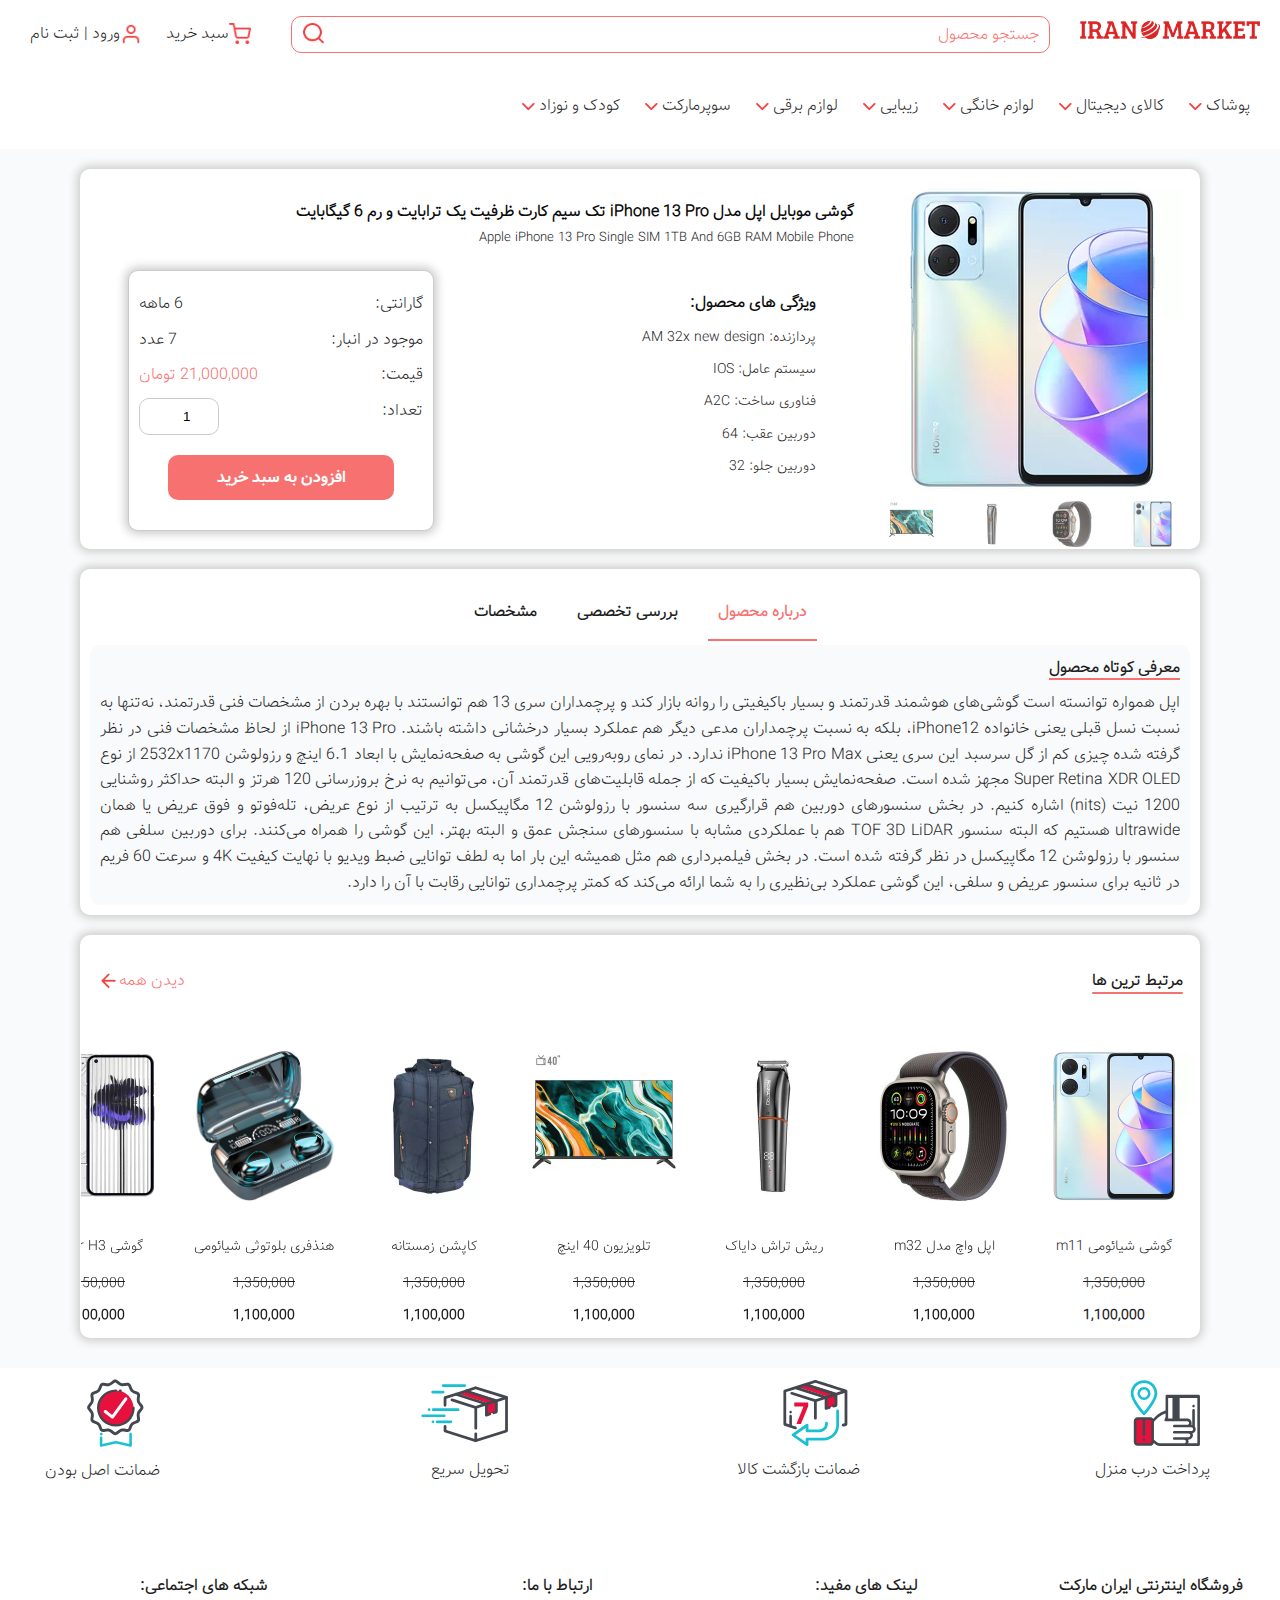
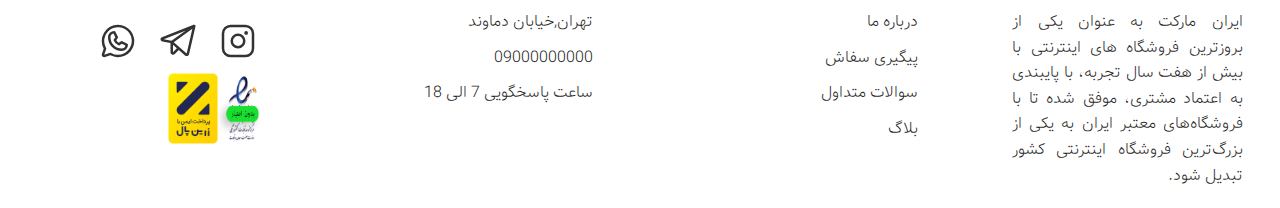
==== main-product.html @ 9cbbce29 "website project with HTML , CSS , vanilla JS" ====
<!DOCTYPE html>
<html lang="fa" dir="rtl">
    <head>
        <meta charset="UTF-8" />
        <meta name="viewport" content="width=device-width, initial-scale=1.0" />
        <link rel="stylesheet" href="styles/reset.css" />
        <link rel="stylesheet" href="styles/fonts.css" />
        <link rel="stylesheet" href="styles/grid.css" />
        <link rel="stylesheet" href="styles/app.css" />
        <link rel="stylesheet" href="styles/main-product.css">
        <link rel="stylesheet" href="styles/responsive.css" />
    
        <link
        rel="stylesheet"
        href="https://cdn.jsdelivr.net/npm/swiper@11/swiper-bundle.min.css"
        />
    
        <link rel="stylesheet" href="https://cdnjs.cloudflare.com/ajax/libs/font-awesome/6.0.0-beta3/css/all.min.css">
    
        <title>iranmarket</title>
        </head>
<body>
    <header>
        <nav class="nav">
        <div class="mobile_nav">
            <div class="mobile_nav__btn">
            <span class="mobile_nav__btn--line"></span>
            </div>
            <a href="#" class="app_logo">
            <img src="images/logo.png" alt="" class="app_logo__img" />
            </a>
        </div>
        <div class="mobile_search">
            <form class="mobile_search__form">
            <input type="text" name="" id="" class="mobile_search__input" />
            <img src="images/search.png" alt="" class="mobile_search__logo" />
            </form>
        </div>
        <div class="mobile_menu">
            <div class="mobile_menu__buttons">
            <a href="#" class="mobile_menu__buttons--basket"
                ><img class="logo" src="images/shopping-cart.png" alt="" />سبد
                خرید
            </a>
            <a href="#" class="mobile_menu__buttons--basket"
                ><img class="logo" src="images/user.png" alt="" />ورود | ثبت نام
            </a>
            </div>
            <hr />
            <ul class="mobile_menu__ul">
            <li class="mobile_navbar">
                <div class="mobile_navbar__box">
                <span>پوشاک</span>
                <img
                    src="images/chevron-down-login.png"
                    alt=""
                    class="logo"
                />
                </div>
                <ul class="mobile_navbar__ul">
                <li class="mobile_navbar__ul--li"><a href="#">مردانه</a></li>
                <li class="mobile_navbar__ul--li"><a href="#">زنانه</a></li>
                <li class="mobile_navbar__ul--li"><a href="#">بچگانه</a></li>
                </ul>
            </li>
            <li class="mobile_navbar">
                <div class="mobile_navbar__box">
                <span>کالای دیجیتال</span>
                <img
                    src="images/chevron-down-login.png"
                    alt=""
                    class="logo"
                />
                </div>
                <ul class="mobile_navbar__ul">
                <li class="mobile_navbar__ul--li">
                    <a href="#">لپ تاپ و کامپیوتر</a>
                </li>
                <li class="mobile_navbar__ul--li"><a href="#">موبایل </a></li>
                <li class="mobile_navbar__ul--li"><a href="#">تبلت</a></li>
                <li class="mobile_navbar__ul--li">
                    <a href="#">وسایل جانبی</a>
                </li>
                </ul>
            </li>
            <li class="mobile_navbar">
                <div class="mobile_navbar__box">
                <span>لوازم خانگی</span>
                <img
                    src="images/chevron-down-login.png"
                    alt=""
                    class="logo"
                />
                </div>
                <ul class="mobile_navbar__ul">
                <li class="mobile_navbar__ul--li">
                    <a href="#">یخچال و فریزر</a>
                </li>
                <li class="mobile_navbar__ul--li">
                    <a href="#">ماشین لباسشویی</a>
                </li>
                <li class="mobile_navbar__ul--li">
                    <a href="#">ماشین ظرفشویی</a>
                </li>
                <li class="mobile_navbar__ul--li">
                    <a href="#">اجاق گاز</a>
                </li>
                <li class="mobile_navbar__ul--li">
                    <a href="#">هود و سینک</a>
                </li>
                </ul>
            </li>
            <li class="mobile_navbar">
                <div class="mobile_navbar__box">
                <span>زیبایی</span>
                <img
                    src="images/chevron-down-login.png"
                    alt=""
                    class="logo"
                />
                </div>
                <ul class="mobile_navbar__ul">
                <li class="mobile_navbar__ul--li">
                    <a href="#">لوازم آرایشی</a>
                </li>
                <li class="mobile_navbar__ul--li">
                    <a href="#">عطر و ادکلن</a>
                </li>
                <li class="mobile_navbar__ul--li">
                    <a href="#">لوازم بهداشتی</a>
                </li>
                </ul>
            </li>
            <li class="mobile_navbar">
                <div class="mobile_navbar__box">
                <span>لوازم برقی</span>
                <img
                    src="images/chevron-down-login.png"
                    alt=""
                    class="logo"
                />
                </div>
                <ul class="mobile_navbar__ul">
                <li class="mobile_navbar__ul--li"><a href="#">سشوار</a></li>
                <li class="mobile_navbar__ul--li"><a href="#">اتو</a></li>
                <li class="mobile_navbar__ul--li">
                    <a href="#">ریش تراش</a>
                </li>
                <li class="mobile_navbar__ul--li">
                    <a href="#">ساعت دیجیتال</a>
                </li>
                <li class="mobile_navbar__ul--li">
                    <a href="#">همزن و آبمیوه گیر</a>
                </li>
                <li class="mobile_navbar__ul--li">
                    <a href="#">ترازو دیجیتال و چرخ کن</a>
                </li>
                </ul>
            </li>
            <li class="mobile_navbar">
                <div class="mobile_navbar__box">
                <span>سوپرمارکت</span>
                <img
                    src="images/chevron-down-login.png"
                    alt=""
                    class="logo"
                />
                </div>
                <ul class="mobile_navbar__ul">
                <li class="mobile_navbar__ul--li"><a href="#">صبحانه</a></li>
                <li class="mobile_navbar__ul--li"><a href="#">تنقلات</a></li>
                <li class="mobile_navbar__ul--li"><a href="#">خشکبار</a></li>
                <li class="mobile_navbar__ul--li">
                    <a href="#">حبوبات و کنسرو</a>
                </li>
                <li class="mobile_navbar__ul--li">
                    <a href="#">میوه و سبزیجات</a>
                </li>
                <li class="mobile_navbar__ul--li">
                    <a href="#">سوسیس و کالباس</a>
                </li>
                <li class="mobile_navbar__ul--li"><a href="#">گوشت</a></li>
                <li class="mobile_navbar__ul--li"><a href="#">لبنیات</a></li>
                </ul>
            </li>
            <li class="mobile_navbar">
                <div class="mobile_navbar__box">
                <span>کودک و نوزاد</span>
                <img
                    src="images/chevron-down-login.png"
                    alt=""
                    class="logo"
                />
                </div>
                <ul class="mobile_navbar__ul">
                <li class="mobile_navbar__ul--li"><a href="#">پوشک</a></li>
                <li class="mobile_navbar__ul--li">
                    <a href="#">بهداشت و حمام</a>
                </li>
                <li class="mobile_navbar__ul--li">
                    <a href="#">سرگرمی و غذاخوری</a>
                </li>
                <li class="mobile_navbar__ul--li">
                    <a href="#">کالای خواب</a>
                </li>
                </ul>
            </li>
            </ul>
        </div>
        <!-- desktop nav -->
        <div class="desktop_nav">
            <a href="#" class="app_logo">
                <img src="images/logo.png" alt="" class="app_logo__img" />
                </a>
                <div class="desktop_search">
                    <form class="mobile_search__form">
                    <input type="text" name="" id="" class="mobile_search__input" placeholder="جستجو محصول" />
                    <img src="images/search.png" alt="" class="mobile_search__logo" />
                    </form>
                </div>
                <div class="desktop_nav__buttons">
                    <a href="#" class="desktop_nav__button basket"
                        ><img class="logo" src="images/shopping-cart.png" alt="" />سبد
                        خرید

                        <div class="shop-miniMenu shadow">
                            <div class="shop-miniMenu__item">
                                <div class="shop-miniMenu__item-information">
                                    <img src="images/1 (1).jpg" alt="">
                                    <div class="miniMenu-caption">
                                        <p>گوشی موبایل
                                        </p>
                                        <p class="miniMenu-price">قیمت:7,000,000</p>
                                    </div>
                                </div>
                                <div class="miniMenu-removeItem">
                                    <p>x</p>
                                </div>
                               </div>
                        </div>
                    </a>
                    
                        <a href="#" class="desktop_nav__button"
                        ><img class="logo" src="images/user.png" alt="" />ورود | ثبت نام
                    </a>
                    </div>

                    
        </div>
        <ul class="desktop">
            <li class="mobile_navbar">
                <div class="mobile_navbar__box">
                <span>پوشاک</span>
                <img
                    src="images/chevron-down-login.png"
                    alt=""
                    class="logo"
                />
                </div>
                <ul class="mobile_navbar__ul">
                <li class="mobile_navbar__ul--li"><a href="#">مردانه</a></li>
                <li class="mobile_navbar__ul--li"><a href="#">زنانه</a></li>
                <li class="mobile_navbar__ul--li"><a href="#">بچگانه</a></li>
                </ul>
            </li>
            <li class="mobile_navbar">
                <div class="mobile_navbar__box">
                <span>کالای دیجیتال</span>
                <img
                    src="images/chevron-down-login.png"
                    alt=""
                    class="logo"
                />
                </div>
                <ul class="mobile_navbar__ul">
                <li class="mobile_navbar__ul--li">
                    <a href="#">لپ تاپ و کامپیوتر</a>
                </li>
                <li class="mobile_navbar__ul--li"><a href="#">موبایل </a></li>
                <li class="mobile_navbar__ul--li"><a href="#">تبلت</a></li>
                <li class="mobile_navbar__ul--li">
                    <a href="#">وسایل جانبی</a>
                </li>
                </ul>
            </li>
            <li class="mobile_navbar">
                <div class="mobile_navbar__box">
                <span>لوازم خانگی</span>
                <img
                    src="images/chevron-down-login.png"
                    alt=""
                    class="logo"
                />
                </div>
                <ul class="mobile_navbar__ul">
                <li class="mobile_navbar__ul--li">
                    <a href="#">یخچال و فریزر</a>
                </li>
                <li class="mobile_navbar__ul--li">
                    <a href="#">ماشین لباسشویی</a>
                </li>
                <li class="mobile_navbar__ul--li">
                    <a href="#">ماشین ظرفشویی</a>
                </li>
                <li class="mobile_navbar__ul--li">
                    <a href="#">اجاق گاز</a>
                </li>
                <li class="mobile_navbar__ul--li">
                    <a href="#">هود و سینک</a>
                </li>
                </ul>
            </li>
            <li class="mobile_navbar">
                <div class="mobile_navbar__box">
                <span>زیبایی</span>
                <img
                    src="images/chevron-down-login.png"
                    alt=""
                    class="logo"
                />
                </div>
                <ul class="mobile_navbar__ul">
                <li class="mobile_navbar__ul--li">
                    <a href="#">لوازم آرایشی</a>
                </li>
                <li class="mobile_navbar__ul--li">
                    <a href="#">عطر و ادکلن</a>
                </li>
                <li class="mobile_navbar__ul--li">
                    <a href="#">لوازم بهداشتی</a>
                </li>
                </ul>
            </li>
            <li class="mobile_navbar">
                <div class="mobile_navbar__box">
                <span>لوازم برقی</span>
                <img
                    src="images/chevron-down-login.png"
                    alt=""
                    class="logo"
                />
                </div>
                <ul class="mobile_navbar__ul">
                <li class="mobile_navbar__ul--li"><a href="#">سشوار</a></li>
                <li class="mobile_navbar__ul--li"><a href="#">اتو</a></li>
                <li class="mobile_navbar__ul--li">
                    <a href="#">ریش تراش</a>
                </li>
                <li class="mobile_navbar__ul--li">
                    <a href="#">ساعت دیجیتال</a>
                </li>
                <li class="mobile_navbar__ul--li">
                    <a href="#">همزن و آبمیوه گیر</a>
                </li>
                <li class="mobile_navbar__ul--li">
                    <a href="#">ترازو دیجیتال و چرخ کن</a>
                </li>
                </ul>
            </li>
            <li class="mobile_navbar">
                <div class="mobile_navbar__box">
                <span>سوپرمارکت</span>
                <img
                    src="images/chevron-down-login.png"
                    alt=""
                    class="logo"
                />
                </div>
                <ul class="mobile_navbar__ul">
                <li class="mobile_navbar__ul--li"><a href="#">صبحانه</a></li>
                <li class="mobile_navbar__ul--li"><a href="#">تنقلات</a></li>
                <li class="mobile_navbar__ul--li"><a href="#">خشکبار</a></li>
                <li class="mobile_navbar__ul--li">
                    <a href="#">حبوبات و کنسرو</a>
                </li>
                <li class="mobile_navbar__ul--li">
                    <a href="#">میوه و سبزیجات</a>
                </li>
                <li class="mobile_navbar__ul--li">
                    <a href="#">سوسیس و کالباس</a>
                </li>
                <li class="mobile_navbar__ul--li"><a href="#">گوشت</a></li>
                <li class="mobile_navbar__ul--li"><a href="#">لبنیات</a></li>
                </ul>
            </li>
            <li class="mobile_navbar">
                <div class="mobile_navbar__box">
                <span>کودک و نوزاد</span>
                <img
                    src="images/chevron-down-login.png"
                    alt=""
                    class="logo"
                />
                </div>
                <ul class="mobile_navbar__ul">
                <li class="mobile_navbar__ul--li"><a href="#">پوشک</a></li>
                <li class="mobile_navbar__ul--li">
                    <a href="#">بهداشت و حمام</a>
                </li>
                <li class="mobile_navbar__ul--li">
                    <a href="#">سرگرمی و غذاخوری</a>
                </li>
                <li class="mobile_navbar__ul--li">
                    <a href="#">کالای خواب</a>
                </li>
                </ul>
            </li>
            </ul>
        </nav>
</header>

<main>
    <div class="container">
        <div class="product-page shadow">
            <div class="product-page__banner">
                <div class="slider-container">
                    <div class="main-image">
                        <img src="images/1.jpg" alt="Main Image">
                    </div>
                    <div class="thumbnail-slider">
                        <img src="images/1 (1).jpg" alt="Thumbnail 1">
                        <img src="images/2.jpg" alt="Thumbnail 2">
                        <img src="images/3.jpg" alt="Thumbnail 3">
                        <img src="images/4.jpg" alt="Thumbnail 4">
                    </div>
                </div>
            </div>
            <div class="product-page__caption">
                <div class="product-page__title">
                    <h2>گوشی موبایل اپل مدل iPhone 13 Pro تک سیم کارت ظرفیت یک ترابایت و رم 6 گیگابایت</h2>
                    <span>Apple iPhone 13 Pro Single SIM 1TB And 6GB RAM Mobile Phone
                    </span>
                </div>
                <div class="product-page__catption-flex">
                    <div class="explanation">
                        <h3>ویژگی های محصول:</h3>
                        <ul>
                            <li>پردازنده:
                                AM 32x new design</li>
                            <li>سیستم عامل:
                                IOS</li>
                            <li>فناوری ساخت:
                                A2C</li>
                            <li>دوربین عقب:
                                64</li>
                            <li>دوربین جلو:
                                32</li>
                        </ul>
                    </div>
                    <div class="addTobasket shadow">
                        <div class="addTobasket__caption">
                            <div class="text-right">
                                <div>گارانتی:
                                </div>
                                <div>موجود در انبار:
                                </div>
                                <div>قیمت:
                                </div>
                                <div>تعداد:
                                </div>
                            </div>
                        <div class="text-left">
                            <div>6 ماهه</div>
                            <div>7 عدد</div>
                            <div class="price">21,000,000
                                تومان</div>
                            <div class="number"> <input type="number" name="" id="" value="1" min="0" ></div>
                        </div>

                        </div>
                        <input type="button" value="افزودن به سبد خرید" class="add" >
                    </div>
                </div>
            </div>
            
        </div>
        <div class="product-details shadow">
            <div class="mobile">
                <div class="product-detail shadow" data-id="1">
                    <div class="product-detail__title">
                        <div>درباره محصول</div>
                    <div><img src="images/chevron-down-login.png" data-id="1" alt=""></div>
                    </div>
                    <div class="hidden" data-id="1">
                        <h2>معرفی کوتاه محصول</h2>
                        <p>اپل همواره توانسته است گوشی‌های هوشمند قدرتمند و بسیار باکیفیتی را روانه بازار کند و پرچمداران سری 13 هم توانستند با بهره بردن از مشخصات فنی قدرتمند، نه‌تنها به نسبت نسل قبلی یعنی خانواده iPhone12، بلکه به نسبت پرچمداران مدعی دیگر هم عملکرد بسیار درخشانی داشته باشند. iPhone 13 Pro از لحاظ مشخصات فنی در نظر گرفته شده چیزی کم از گل سرسبد این سری یعنی iPhone 13 Pro Max ندارد. در نمای روبه‌رویی این گوشی به صفحه‌نمایش با ابعاد 6.1 اینچ و رزولوشن 2532x1170 از نوع Super Retina XDR OLED مجهز شده است. صفحه‌نمایش بسیار باکیفیت که از جمله قابلیت‌های قدرتمند آن، می‌توانیم به نرخ بروزرسانی 120 هرتز و البته حداکثر روشنایی 1200 نیت (nits) اشاره کنیم. در بخش سنسور‌های دوربین هم قرارگیری سه سنسور با رزولوشن 12 مگاپیکسل به ترتیب از نوع عریض، تله‌فوتو و فوق عریض یا همان ultrawide هستیم که البته سنسور TOF 3D LiDAR هم با عملکردی مشابه با سنسورهای سنجش عمق و البته بهتر، این گوشی را همراه می‌کنند. برای دوربین سلفی هم سنسور با رزولوشن 12 مگاپیکسل در نظر گرفته شده است. در بخش فیلمبرداری هم مثل همیشه این بار اما به لطف توانایی ضبط ویدیو با نهایت کیفیت 4K و سرعت 60 فریم در ثانیه برای سنسور عریض و سلفی، این گوشی عملکرد بی‌نظیری را به شما ارائه می‌کند که کمتر پرچمداری توانایی رقابت با آن را دارد.</p>
                    </div>
                </div>
                <div class="product-detail shadow" data-id="2">
                    <div class="product-detail__title">
                        <div>بررسی تخصصی</div>
                    <div><img src="images/chevron-down-login.png" data-id="2" alt=""></div>
                    </div>
                    <div class="hidden" data-id="2">
                        <h2>بررسی تخصصی محصول</h2>
                        <p>آیفون SE 2020 به عنوان جدید‌ترین گوشی هوشمند مقرون ‌به ‌صرفه این شرکت معرفی شده بود که در قسمت‌های کناری برخلاف پرچمداران خانواده آیفون 11 که فریمی منحنی شکل داشتند، فریم تخت داشت. این طراحی یادآور طراحی‌های قدیمی‌ این شرکت بود و حس نوستالژی را به کاربر منتقل می‌کرد. برای اولین بار، از این طراحی در گوشی‌های هوشمند خانواده آیفون 12 نیز استفاده شد که استقبال بی نظیر کاربران را به همراه داشت. همین امر سبب شد تا پرچمداران خانواده آیفون 13 نیز از این طراحی نوستالژی و جذاب بهره ببرند. در نگاه اولیه شاید طراحی در نظر گرفته شده برای آیفون 13 پرو تفاوت چندانی با آیفون 12 پرو نداشته باشد، اما اپل توانست با تغییرات هرچند اندک و تنوع رنگی جدید، ظاهری به مراتب جذاب‌تر و همه پسندتر به آن بدهد.</p>
                        <img src="images/good.jpg" alt="">
                    </div>
                </div>
                <div class="product-detail shadow" data-id="3">
                    <div class="product-detail__title">
                        <div>مشخصات</div>
                    <div><img src="images/chevron-down-login.png" data-id="3" alt=""></div>
                    </div>
                    <div class="hidden" data-id="3">
                        <h2>مشخصات فنی محصول</h2>
                        <div class="technical_detail">
                            <div>پردازنده:
                            </div>
                            <div>AM32x new product
                            </div>
                        </div>
                        <div class="technical_detail">
                            <div>فرکانس پردازنده:

                            </div>
                            <div>32HR
                            </div>
                        </div>
                        <div class="technical_detail">
                            <div>وزن:
                            </div>
                            <div>230 گرم

                            </div>
                        </div>
                        <div class="technical_detail">
                            <div>نسخه بلوتوث:

                            </div>
                            <div>7r
                            </div>
                        </div>
                        <div class="technical_detail">
                            <div>نسخه وای فای:

                            </div>
                            <div>3prm new test

                            </div>
                        </div>
                        <div class="technical_detail">
                            <div>سیستم عامل:

                            </div>
                            <div>IOS
                            </div>
                        </div>
                        <div class="technical_detail">
                            <div>پردازنده گرافیکی:

                            </div>
                            <div>Hiliston 7200

                            </div>
                        </div>
                        <div class="technical_detail">
                            <div>دوربین جلو:

                            </div>
                            <div>12 MP

                            </div>
                        </div>
                        <div class="technical_detail">
                            <div>دوربین عقب:

                            </div>
                            <div>24MP
                            </div>
                        </div>
                    </div>
                </div>
            </div>
            <div class="product-details__desktop">
                <div class="details-row">
                    <div data-id="1" class="active">درباره محصول</div>
                    <div data-id="2">بررسی تخصصی</div>
                    <div data-id="3">مشخصات</div>
                </div>

                <div class="hidden active" data-id="1" >
                    <h2>معرفی کوتاه محصول</h2>
                    <p>اپل همواره توانسته است گوشی‌های هوشمند قدرتمند و بسیار باکیفیتی را روانه بازار کند و پرچمداران سری 13 هم توانستند با بهره بردن از مشخصات فنی قدرتمند، نه‌تنها به نسبت نسل قبلی یعنی خانواده iPhone12، بلکه به نسبت پرچمداران مدعی دیگر هم عملکرد بسیار درخشانی داشته باشند. iPhone 13 Pro از لحاظ مشخصات فنی در نظر گرفته شده چیزی کم از گل سرسبد این سری یعنی iPhone 13 Pro Max ندارد. در نمای روبه‌رویی این گوشی به صفحه‌نمایش با ابعاد 6.1 اینچ و رزولوشن 2532x1170 از نوع Super Retina XDR OLED مجهز شده است. صفحه‌نمایش بسیار باکیفیت که از جمله قابلیت‌های قدرتمند آن، می‌توانیم به نرخ بروزرسانی 120 هرتز و البته حداکثر روشنایی 1200 نیت (nits) اشاره کنیم. در بخش سنسور‌های دوربین هم قرارگیری سه سنسور با رزولوشن 12 مگاپیکسل به ترتیب از نوع عریض، تله‌فوتو و فوق عریض یا همان ultrawide هستیم که البته سنسور TOF 3D LiDAR هم با عملکردی مشابه با سنسورهای سنجش عمق و البته بهتر، این گوشی را همراه می‌کنند. برای دوربین سلفی هم سنسور با رزولوشن 12 مگاپیکسل در نظر گرفته شده است. در بخش فیلمبرداری هم مثل همیشه این بار اما به لطف توانایی ضبط ویدیو با نهایت کیفیت 4K و سرعت 60 فریم در ثانیه برای سنسور عریض و سلفی، این گوشی عملکرد بی‌نظیری را به شما ارائه می‌کند که کمتر پرچمداری توانایی رقابت با آن را دارد.</p>
                </div>
                <div class="hidden flex" data-id="2">
                    <h2>بررسی تخصصی محصول</h2>
                    <p>آیفون SE 2020 به عنوان جدید‌ترین گوشی هوشمند مقرون ‌به ‌صرفه این شرکت معرفی شده بود که در قسمت‌های کناری برخلاف پرچمداران خانواده آیفون 11 که فریمی منحنی شکل داشتند، فریم تخت داشت. این طراحی یادآور طراحی‌های قدیمی‌ این شرکت بود و حس نوستالژی را به کاربر منتقل می‌کرد. برای اولین بار، از این طراحی در گوشی‌های هوشمند خانواده آیفون 12 نیز استفاده شد که استقبال بی نظیر کاربران را به همراه داشت. همین امر سبب شد تا پرچمداران خانواده آیفون 13 نیز از این طراحی نوستالژی و جذاب بهره ببرند. در نگاه اولیه شاید طراحی در نظر گرفته شده برای آیفون 13 پرو تفاوت چندانی با آیفون 12 پرو نداشته باشد، اما اپل توانست با تغییرات هرچند اندک و تنوع رنگی جدید، ظاهری به مراتب جذاب‌تر و همه پسندتر به آن بدهد.</p>
                    <img src="images/good.jpg" alt="">
                </div>
                <div class="hidden" data-id="3">
                    <h2>مشخصات فنی محصول</h2>
                    <div class="technical_detail">
                        <div>پردازنده:
                        </div>
                        <div>AM32x new product
                        </div>
                    </div>
                    <div class="technical_detail">
                        <div>فرکانس پردازنده:

                        </div>
                        <div>32HR
                        </div>
                    </div>
                    <div class="technical_detail">
                        <div>وزن:
                        </div>
                        <div>230 گرم

                        </div>
                    </div>
                    <div class="technical_detail">
                        <div>نسخه بلوتوث:

                        </div>
                        <div>7r
                        </div>
                    </div>
                    <div class="technical_detail">
                        <div>نسخه وای فای:

                        </div>
                        <div>3prm new test

                        </div>
                    </div>
                    <div class="technical_detail">
                        <div>سیستم عامل:

                        </div>
                        <div>IOS
                        </div>
                    </div>
                    <div class="technical_detail">
                        <div>پردازنده گرافیکی:

                        </div>
                        <div>Hiliston 7200

                        </div>
                    </div>
                    <div class="technical_detail">
                        <div>دوربین جلو:

                        </div>
                        <div>12 MP

                        </div>
                    </div>
                    <div class="technical_detail">
                        <div>دوربین عقب:

                        </div>
                        <div>24MP
                        </div>
                    </div>
                </div>
            </div>

        </div>


        <div class="slider-product shadow" >
            <div class="suggestion_box slider">
                <span class="suggestion_box__title">مرتبط ترین ها</span>
                <a href="" class="suggestion_box__link">دیدن همه<img class="logo" src="images/arrow-left.png" alt=""></a>
            </div>
            <div class="mySwiper">
                <div class="swiper-wrapper wrapper-fifth">
                    <!-- Slides -->
                    <a href="" class="swiper-slide slide-fifth">
                        <div class="mySwiper-slide__banner">
                            <img src="images/1.jpg" alt="">
                        </div>
                        <div class="mySwiper-slide__textbox">
                            <div class="mySwiper-slide__caption">
                                <p>
                                    گوشی شیائومی m11
                                </p>
                                
                            </div>
                            <div class="mySwiper-slide__price">
                                <div class="mySwiper-slide__price--new">1,350,000</div>
                                <div class="mySwiper-slide__price--main">1,100,000</div>
                            </div>
                        </div>
                    </a>
                    <a href="" class="swiper-slide slide-fifth">
                        <div class="mySwiper-slide__banner">
                            <img src="images/2.jpg" alt="">
                        </div>
                        <div class="mySwiper-slide__textbox">
                            <div class="mySwiper-slide__caption">
                                
                                <p> اپل واچ مدل m32</p>
                            </div>
                            <div class="mySwiper-slide__price">
                                <div class="mySwiper-slide__price--new">1,350,000</div>
                                <div class="mySwiper-slide__price--main">1,100,000</div>
                            </div>
                        </div>


                    </a>
                    <a href="" class="swiper-slide slide-fifth">
                        <div class="mySwiper-slide__banner">
                            <img src="images/3.jpg" alt="">
                        </div>
                        <div class="mySwiper-slide__textbox">
                            <div class="mySwiper-slide__caption">
                                
                                <p> ریش تراش دایاک</p>
                            </div>
                            <div class="mySwiper-slide__price">
                                <div class="mySwiper-slide__price--new">1,350,000</div>
                                <div class="mySwiper-slide__price--main">1,100,000</div>
                            </div>
                        </div>


                    </a>
                    <a href="" class="swiper-slide slide-fifth">
                        <div class="mySwiper-slide__banner">
                            <img src="images/4.jpg" alt="">
                        </div>
                        <div class="mySwiper-slide__textbox">
                            <div class="mySwiper-slide__caption">
                                
                                <p> تلویزیون 40 اینچ</p>
                            </div>
                            <div class="mySwiper-slide__price">
                                <div class="mySwiper-slide__price--new">1,350,000</div>
                                <div class="mySwiper-slide__price--main">1,100,000</div>
                            </div>
                        </div>


                    </a>
                    <a href="" class="swiper-slide slide-fifth">
                        <div class="mySwiper-slide__banner">
                            <img src="images/5.jpg" alt="">
                        </div>
                        <div class="mySwiper-slide__textbox">
                            <div class="mySwiper-slide__caption">
                                
                                <p>کاپشن زمستانه</p>
                            </div>
                            <div class="mySwiper-slide__price">
                                <div class="mySwiper-slide__price--new">1,350,000</div>
                                <div class="mySwiper-slide__price--main">1,100,000</div>
                            </div>
                        </div>
                    </a>
                    <a href="" class="swiper-slide slide-fifth">
                        <div class="mySwiper-slide__banner">
                            <img src="images/6.jpg" alt="">
                        </div>
                        <div class="mySwiper-slide__textbox">
                            <div class="mySwiper-slide__caption">
                                
                                <p>هنذفری بلوتوثی شیائومی</p>
                            </div>
                            <div class="mySwiper-slide__price">
                                <div class="mySwiper-slide__price--new">1,350,000</div>
                                <div class="mySwiper-slide__price--main">1,100,000</div>
                            </div>
                        </div>
                    </a>
                    <a href="" class="swiper-slide slide-fifth">
                        <div class="mySwiper-slide__banner">
                            <img src="images/8.jpg" alt="">
                        </div>
                        <div class="mySwiper-slide__textbox">
                            <div class="mySwiper-slide__caption">
                                
                                <p>گوشی Honor H3</p>
                            </div>
                            <div class="mySwiper-slide__price">
                                <div class="mySwiper-slide__price--new">1,350,000</div>
                                <div class="mySwiper-slide__price--main">1,100,000</div>
                            </div>
                        </div>
                    </a>
                    <a href="" class="swiper-slide slide-fifth">
                        <div class="mySwiper-slide__banner">
                            <img src="images/7.jpg" alt="">
                        </div>
                        <div class="mySwiper-slide__textbox">
                            <div class="mySwiper-slide__caption">
                                
                                <p>لپ تاپ ایسوس</p>
                            </div>
                            <div class="mySwiper-slide__price">
                                <div class="mySwiper-slide__price--new">1,350,000</div>
                                <div class="mySwiper-slide__price--main">1,100,000</div>
                            </div>
                        </div>
                    </a>
                    
                    
                    </div>
                    <!-- If we need pagination -->
                    <div class="swiper-pagination"></div>
        
                    <!-- If we need navigation buttons -->
                    <div class="swiper-button-prev"></div>
                    <div class="swiper-button-next"></div>
        
                    <!-- If we need scrollbar -->
                    <div class="swiper-scrollbar"></div>
            </div>
        </div>
        
    </div>
</main>



<footer>
    <div class="footer_title">
        <div class="footer-title_banner">
            <div><img src="images/cash-on-delivery.svg" alt=""></div>
            <div>پرداخت درب منزل</div>
        </div>
        <div class="footer-title_banner">
            <div><img src="images/days-return.svg" alt=""></div>
            <div>ضمانت بازگشت کالا</div>
        </div>
        <div class="footer-title_banner">
            <div><img src="images/express-delivery.svg" alt=""></div>
            <div>تحویل سریع</div>
        </div>   
        <div class="footer-title_banner">
            <div><img src="images/original-products.svg" alt=""></div>
            <div> ضمانت اصل بودن</div>
        </div>
        
    </div>
    <div class="footer_caption">
        <div class="intro section">
            
            <h2>فروشگاه اینترنتی ایران مارکت</h2>
            <p>ایران مارکت به عنوان یکی از بروزترین فروشگاه های اینترنتی با بیش
                از هفت سال تجربه، با پایبندی به اعتماد مشتری، موفق شده تا با فروشگاه‌های معتبر
                ایران به یکی از بزرگ‌ترین فروشگاه اینترنتی کشور تبدیل شود. </p>
        </div>
        <div class="links section">
            <h2>لینک های مفید:</h2>
            <ul>
                <li><a href="">درباره ما</a></li>
                <li><a href="">پیگیری سفاش</a></li>
                <li><a href="">سوالات متداول</a></li>
                <li><a href="">بلاگ</a></li>
            </ul>
        </div>
        <div class="contact section">
            <h2>ارتباط با ما:</h2>
            <span>تهران,خیابان دماوند</span>
            <span>09000000000</span>
            <span>ساعت پاسخگویی 7 الی 18</span>
        </div>
        <div class="social section">
            <h2>شبکه های اجتماعی:</h2>
            <div class="social_logos">
                <svg xmlns="http://www.w3.org/2000/svg" width="64" height="64" fill="#333333" viewBox="0 0 256 256"><path d="M128,80a48,48,0,1,0,48,48A48.05,48.05,0,0,0,128,80Zm0,80a32,32,0,1,1,32-32A32,32,0,0,1,128,160ZM176,24H80A56.06,56.06,0,0,0,24,80v96a56.06,56.06,0,0,0,56,56h96a56.06,56.06,0,0,0,56-56V80A56.06,56.06,0,0,0,176,24Zm40,152a40,40,0,0,1-40,40H80a40,40,0,0,1-40-40V80A40,40,0,0,1,80,40h96a40,40,0,0,1,40,40ZM192,76a12,12,0,1,1-12-12A12,12,0,0,1,192,76Z"></path></svg>
                <svg xmlns="http://www.w3.org/2000/svg" width="64" height="64" fill="#333333" viewBox="0 0 256 256"><path d="M236.88,26.19a9,9,0,0,0-9.16-1.57L25.06,103.93a14.22,14.22,0,0,0,2.43,27.21L80,141.45V200a15.92,15.92,0,0,0,10,14.83,15.91,15.91,0,0,0,17.51-3.73l25.32-26.26L173,220a15.88,15.88,0,0,0,10.51,4,16.3,16.3,0,0,0,5-.79,15.85,15.85,0,0,0,10.67-11.63L239.77,35A9,9,0,0,0,236.88,26.19Zm-61.14,36L86.15,126.35l-49.6-9.73ZM96,200V152.52l24.79,21.74Zm87.53,8L100.85,135.5l119-85.29Z"></path></svg>
                <svg xmlns="http://www.w3.org/2000/svg" width="64" height="64" fill="#333333" viewBox="0 0 256 256"><path d="M187.58,144.84l-32-16a8,8,0,0,0-8,.5l-14.69,9.8a40.55,40.55,0,0,1-16-16l9.8-14.69a8,8,0,0,0,.5-8l-16-32A8,8,0,0,0,104,64a40,40,0,0,0-40,40,88.1,88.1,0,0,0,88,88,40,40,0,0,0,40-40A8,8,0,0,0,187.58,144.84ZM152,176a72.08,72.08,0,0,1-72-72A24,24,0,0,1,99.29,80.46l11.48,23L101,118a8,8,0,0,0-.73,7.51,56.47,56.47,0,0,0,30.15,30.15A8,8,0,0,0,138,155l14.61-9.74,23,11.48A24,24,0,0,1,152,176ZM128,24A104,104,0,0,0,36.18,176.88L24.83,210.93a16,16,0,0,0,20.24,20.24l34.05-11.35A104,104,0,1,0,128,24Zm0,192a87.87,87.87,0,0,1-44.06-11.81,8,8,0,0,0-6.54-.67L40,216,52.47,178.6a8,8,0,0,0-.66-6.54A88,88,0,1,1,128,216Z"></path></svg>
            </div>
            <div class="trust-logos">
                <img src="images/symbol-02.png" alt="">
                <img src="images/zarinPal.png" alt="">
            </div>
        </div>
    </div>
</footer>


<script src="https://cdn.jsdelivr.net/npm/swiper@11/swiper-bundle.min.js"></script>
<script type="module"  src="js/main-product.js"></script>
</body>
</html>
---- styles/fonts.css ----
@font-face {
    font-family: "Vazir";
    src: url('../fonts/Vazir.ttf') format('truetype');
}
@font-face {
    font-family: "Vazir-Bold";
    src: url('../fonts/Vazir-Bold.ttf') format('truetype');
}
@font-face {
    font-family: "Vazir-Light";
    src: url('../fonts/Vazir-Light.ttf') format('truetype');
}
@font-face {
    font-family: "Vazir-Thin";
    src: url('../fonts/Vazir-Thin.ttf') format('truetype');
}
---- styles/grid.css ----
.container{
    width: 100%;
    padding-right: 1rem;
    padding-left: 1rem;
    margin-right: auto;
    margin-left: auto;
    position: relative;
}
@media screen and (min-width:576px) {
    .container{
        width: 56rem;
    }
}
@media screen and (min-width:650px) {
    .container{
        width: 63rem;
    }
}
@media screen and (min-width:700px) {
    .container{
        width: 68rem;
    }
}
@media screen and (min-width:768px) {
    .container {
        width: 74rem;
    }
}
@media screen and (min-width:830px) {
    .container {
        width: 80rem;
    }
}
@media screen and (min-width:992px) {
    .container {
        width: 96rem;
    }
}
@media screen and (min-width:1200px) {
    .container {
        width: 114rem;
    }
}
@media screen and (min-width:1400px) {
    .container {
        width: 137rem;
    }
}
@media screen and (min-width:1600px) {
    .container {
        width: 157rem;
    }
}
@media screen and (min-width:1900px) {
    .container {
        width: 187rem;
    }
}
---- styles/app.css ----
:root{
    --main-color: #f87171;
    --item-title-color:#1f1f1f;
    --section-title-color:#0c0c0c;
    --green:#5aee3d;
    --white:#fff;
    --bg:#f9fafb;
    --primary-fonts:"Vazir",Arial,Helvetica,sans-serif;
    --primary-fonts-md:"Vazir-Thin",Arial,Helvetica,sans-serif;
    --secondary-fonts:"Vazir-Bold",Arial,Helvetica,sans-serif;
}
html{
    font-size: 62.5%;
    box-sizing: border-box;
}
*,*:before,*:after{
    box-sizing: inherit;
}
body{
    line-height: 1.6;
    font-size: 1.6rem;
    font-family: var(--primary-fonts-md);
    font-weight: 550;
    background-color: var(--bg);
    color:  var(--item-title-color);
}
/*
    --reset style--
 */
a{
    text-decoration: none;
    cursor: pointer;
    color: var(--item-title-color);

}
a:visited{
    color: var(--item-title-color);
}

/*
    --Helper class--
 */
.logo{
    width: 2.2rem;
    height: 2.2rem;
    vertical-align: middle;
    transition: all .5s ease-in-out;
}


/*
    --App Style--
 */
header{
    padding-top: 1.5rem;
    padding-right: 2rem;
    padding-left: 2rem;
    background-color: var(--white);
}
.nav{
    
}
.mobile_nav{
    display: flex;
    justify-content: space-between;
}
.mobile_nav__btn{
    width: 4rem;
    height: 3.2rem;
    border-radius: 1rem;
    display: flex;
    align-items: center;
    justify-content: center;
    z-index: 10;
}
.mobile_nav__btn--line{
    display: inline-block;
    width: 2.5rem;
    height: .3rem;
    border-radius: 1.5rem;
    background-color: var(--main-color);
    position: relative;
    transition: all .5s ease-in-out;
}
.mobile_nav__btn--line::before{
    content:'';
    position: absolute;
    width: 2.5rem;
    height: .3rem;
    background-color: var(--main-color);
    top: .7rem;
    border-radius: 1.5rem;
    transition: all .5s ease-in-out;
}
.mobile_nav__btn--line::after{
    content:'';
    position: absolute;
    width: 2.5rem;
    height: .3rem;
    background-color: var(--main-color);
    top: -.7rem;
    border-radius: 1.5rem;
    transition: all .5s ease-in-out;
}

.mobile_nav__btn--active .mobile_nav__btn--line{
    background-color: transparent;
}
.mobile_nav__btn--active .mobile_nav__btn--line::before{
    transform: translateY(-.7rem) rotate(45deg);
    width: 3rem;
}
.mobile_nav__btn--active .mobile_nav__btn--line::after{
    transform: translateY(.7rem) rotate(-45deg);
    width: 3rem;
}
.app_logo{
    width: 14rem;
}
.app_logo__img{
    width: 100%;
}

.mobile_search{
    margin-top: 3rem;

}
.mobile_search__form{
    width: 100%;
    position: relative;
}
.mobile_search__input{
    width: 100%;
    padding: 1rem 1rem;
    border-radius: 1rem;
    outline: none;
    border: 1px solid var(--main-color);
    

}
.mobile_search__input::placeholder{
    color: var(--main-color);
    font-family: var(--primary-fonts-md);
    font-weight: 550;
    font-size: 1.6rem;
}
.mobile_search__logo{
    position: absolute;
    left: 1rem;
    top: .5rem;
    width: 2.5rem;
    height: 2.5rem;
}

/*

-----------mobile_menu section --------------- 

*/


.mobile_menu{
    max-width: 28rem;
    width: 100%;
    min-height: 100vh;
    background-color: #ffffff;
    position: fixed;
    left: -28rem;
    top:0;
    padding: 2rem;
    transition: all .5s ease-in-out;
    z-index: 9;
}
.mobile_menu__buttons{
    margin: 4rem auto 2rem;
    display: flex;
    justify-content: space-between;

}
hr{
    width: 100%;
    background-color: var(--item-title-color);
}
.mobile_menu__buttons--basket{
    color: var(--item-title-color);
}
.mobile_menu__ul{
    
}
.mobile_navbar{
    margin-top:1rem;
    margin-bottom: 2rem;
    position: relative;
    
}

.mobile_navbar__box{
    width: 100%;
    display: flex;
    justify-content: space-between;
    align-items: center;
    border-radius: 1.5rem;
    padding: 1rem;
    position: inherit;
    transition: all .5s ease-in-out;
}
.mobile_navbar__box:hover{
    background-color: var(--main-color);
}
.mobile_navbar__ul{
    box-shadow: 0 1rem 1rem  #ccc;
    border-radius: 0 0 1rem 1rem;
    padding: 1rem;
    display: none;
    position: absolute;
    width: 100%;
    z-index: 10;
    background-color: var(--white);
    animation: slidedown .3s ease-in;
    transition: all .5s ease-in-out;
}
.mobile_navbar:hover > .mobile_navbar__ul{
    display: block;
    animation: slideup .3s ease-in;
}
.mobile_navbar:hover .mobile_navbar__box>img{
    transform: rotate(180deg);
}
.mobile_navbar__ul--li{
    width: 100%;
    border-radius: 1.5rem;
    padding: 1rem;
}
.mobile_navbar__ul--li:hover{
    background-color: var(--main-color);
}

/*

        bluring body when mobile menu opened 

*/
body.blurred::before {
    content: '';
    position: fixed;
    top: 0;
    left: 0;
    width: 100%;
    height: 100%;
    background-color: rgba(0, 0, 0, 0.5);
    backdrop-filter: blur(5px);
    z-index: 8; /* Ensure overlay is above other content but below menu and button */
}

@keyframes slideup {
    from{
        margin-top: 2rem;
    }
    to{
        margin-top: 0;
    }
}
@keyframes slidedown {
    from{
        display: block;
        margin-top: 0rem;
    }
    to{
        display: block;
        margin-top: 2rem;
    }
}


/* 

----------- main ---------


*/

main{
    margin-right: 1rem;
    margin-left: 1rem;
}

/* 

----------swiper-------

*/

.swiper-banner{
    width: 100%;
    border-radius: 1rem;
    overflow: hidden;
    margin-top: 1rem;
    height: 20rem;
}
.wrapper-banner{
    border-radius: 1rem;
}

.slide-banner{
    border-radius: 1rem;
}
.slide-banner img{
    border-radius: 1rem;
    width: 100%;
    height: 100%;
    display: block;
    object-fit:fill;
}
.swiper-scrollbar{
    display: none;
}
.swiper-pagination{
    display: none;
}

.swiper-button-prev::after,
.swiper-button-next::after { 
    display: none;
}
.gif-play{
    display: none;
}

/* 

-----banner----

*/
.commercial_banner{
    width: 100%;
    margin-top: 2rem;
    border-radius: 1rem;
    overflow: hidden;
}
.commercial_banner img{
    width: 100%;
    display: block;
}

.suggestion_box{
    width: 100%;
    height: 7rem;
    display:flex;
    justify-content:space-between;
    align-items: center;
    padding: 1rem;
    margin-top: 1rem;
    padding-right: 1.5rem;
    padding-left: 1.5rem;
    border: 1px solid var(--main-color);
    border-radius: 1rem;
    background-color: var(--white);
}
.suggest{
    margin-top: 2rem;
}
.suggestion_box__title{
    color: var(--item-title-color);
    font-weight: bold;
    position: relative;
}
.suggestion_box__title::after{
    content: '';
    position: absolute;
    width: 100%;
    height: .2rem;
    bottom: 0;
    right: 0;
    background-color: var(--main-color);
    border-radius: 1rem;
}
a.suggestion_box__link {
    color: var(--main-color);
}
.samsung_commercial{
    display: flex;
    flex-wrap: wrap;
    margin-top: 2rem;
    gap: 1rem;
    
}
.samsung_commercial__img{
    width: 30rem;
    height: 30rem;
    border-radius: 1rem;
    overflow: hidden;
    flex-grow: 1;
    
    
}
.samsung_commercial__img img{
    width: 100%;
    height: 100%;
    display: block;
}

/* 

-------------desktop navigation---------

*/

.desktop_nav{
    width: 100%;
    display: flex;
    justify-content: space-between;
    align-items:center ;
    text-align: center;
    margin: auto;
    vertical-align: middle;
    display: none;
}
.desktop_search{
    flex-grow: 1;
    margin: auto 3rem;
    display: none;
}
.desktop_nav__buttons{
    display: none;
}
.desktop_nav__buttons a{
    margin: auto 1rem;
    
}
.desktop_nav__button.basket{
    position: relative;
}
.desktop_nav__button.basket:hover .shop-miniMenu{
    display: block;
    animation: slideup .3s ease-in;
}
.shop-miniMenu{
    background-color: var(--white);
    border-radius: 0 0 1rem 1rem;
    position: absolute;
    left: 0;
    padding: 1rem;
    z-index: 100;
    display: none;
    animation: slidedown .3s ease-in;
}
.shop-miniMenu__item{
    width: 25rem;
    display: flex;
    justify-content: space-between;
    align-items: center;
    gap: 2rem;
    padding: 1rem;
    border-radius: 1rem;
}
.shop-miniMenu__item:hover{
    background-color:#fad0d0;
}
.shop-miniMenu__item div img{
    width: 6rem;
    display: block;
    border-radius: 1rem;
    background-color: var(--white);
}
.shop-miniMenu__item-information{
    display: flex;
    align-items: center;
}
.miniMenu-price{
    font-size: 1.2rem;
}
.miniMenu-removeItem{
    position: relative;
    color: var(--main-color);
    background-color: #f8adad;
    width: 3rem;
    height: 3rem;
    border-radius: 50%;
}
.miniMenu-removeItem:hover{
    background-color:#f89b9b ;
}
.miniMenu-removeItem p{
    position: absolute;
    top: 50%;
    left: 50%;
    transform: translate(-50%,-50%);
    font-size: 2rem;
}
.desktop{
    display: flex;
    margin-top: 2rem;
    display: none;
    width: 100%;
}
.desktop .mobile_navbar__ul{
    width: 20rem;
}
.desktop .mobile_navbar__box{
padding: .7rem;
}


/* labtob swiperr */

.swiper-product{
    width: 100%;
    margin-top: 2rem;
    overflow: hidden;
    background-color: var(--white);
    border-radius: 1rem;
}

.slide-product{
    width: 100%;
    padding: 2rem;
    box-sizing: border-box;
    display: block;
    border-radius: 1rem;
    
}
.swiper-slide__banner{
    max-width: 35rem;
    margin: auto;
}
.swiper-slide__banner img{
    width: 100%;
    display: block;
    margin: auto;
}
.swiper-slide__textbox{
    flex-grow: 1;
    margin: auto;
    padding: 1rem;
}
.swiper-slide__caption{
    text-align: center;
    flex-grow: 1;
}
.swiper-slide__caption h2{
    font-weight: bold;
    
}
.swiper-slide__caption p{
    font-size: 1.4rem;
    margin-top: .5rem;
}

.swiper-slide__price{
    margin-top: 1.5rem;
    text-align: center;
}
.swiper-slide__price--new{
    font-weight: bold;
    font-size: 2rem;
}
.swiper-slide__price--main{
    font-size: 1.4rem;
    text-decoration: line-through;
}
.swiper-slide__describtion{
    display: flex;
    justify-content: space-around;
    margin-top: 1.5rem;
}
.swiper-slide__describtion--row1{

}
.row svg{
    vertical-align: middle;
}
.swiper-slide__describtion--row2{
}


/* first slider product */

.slider-product{
    width: 100%;
    border-radius: 1rem;
    border: 1px solid transparent;
    margin-top: 2rem;
    overflow: hidden;
    box-sizing: border-box;
    margin-bottom: 3rem;
    background-color: var(--white);
}
.shadow{
    box-shadow: 0 0 1rem .3rem #ccc;
}
.suggestion_box.slider{
    border: 1px solid transparent;
}
.mySwiper{
    width: 100%;
    height: 100%;
    margin-top: 1.5rem;
    
}
.wrapper-first{
}

.slide-first{
    max-width: 17rem;
    height:10rem;
    width: 100%;
    height: 100%;
    text-align: center;
    box-sizing: border-box;
    background-color: var(--white);
    border-radius: 1rem;
}

.mySwiper-slide__banner{
    max-width: 15rem;
    margin: auto;
    padding: 1rem;
    display: block;
    
}
.mySwiper-slide__banner img{
    width: 100%;
    margin-top: 1rem;
    transition: all .5s ease-in-out;
}
.mySwiper-slide__banner img:hover{
    transform: perspective(400px) translateZ(4rem);

}
.mySwiper-slide__textbox{
    font-size: 1.4rem;
    margin-bottom: 1rem;
}
.mySwiper-slide__caption p{
    text-overflow: ellipsis;
    white-space: nowrap;
    overflow: hidden;
    width: 100%;
    margin-top: 1.5rem;
}
.mySwiper-slide__price--new{
    text-decoration: line-through;
    margin-top: 1.5rem;
}
.mySwiper-slide__price--main{
    font-weight: bold;
    margin-top: 1rem;
}





/* second slider product */
.redSwiper{
    width: 100%;
    height: 100%;
    background-color: var(--main-color);
}


.slide-second{
    max-width: 17rem;
    height:10rem;
    width: 100%;
    height: 100%;
    text-align: center;
    box-sizing: border-box;
    margin-bottom: 1.5rem;
}
.slide-second{
    background-color: var(--white);
    border-radius: 1rem;
}

.box{
    background-color: transparent;
}
.box .text{
    width: 100%;
}
.box .banner{
    width: 100%;
}
.box .banner img{
    width: 100%;
}
.slide-second__svg{
    width: 100%;
    
}
.slide-second__svg svg{
    text-align: center;
    margin: auto;
    margin-top: 1rem;
    display: block;
}
.commercial{
    display: flex;
    justify-content: space-between;
    align-items:center ;
    flex-wrap: wrap;
    gap: 2rem;
}
.commercial a{
    flex-basis: 47%;
    border-radius: 1rem;
    overflow: hidden;
    display: block;

}
.commercial a img{
    width: 100%;
    display: block;
}


/* 

favorite category

*/

.favourite-category{
    background-color: var(--white);
    border-radius: 1rem;
    border: 1px solid transparent;
    margin-top: 2rem;
}
.favourite-category .suggestion_box{
    border: 1px solid transparent;
}
.categories{
    display: flex;
    flex-wrap: wrap;
    justify-content: center;
    margin: auto;
    padding-bottom: 1rem;
    width: 100%;
    gap: 1rem;
}
.categories a{
    flex-basis: 20%;
}
.categories a img{
    width: 100%;
    display: block;
}
.scaleHover{
    transition: all .5s ease-in-out;
}
.scaleHover:hover{
    transform: perspective(400px) translateZ(4rem);
}

.slide-third{
    height:10rem;
    width: 100%;
    height: 100%;
    text-align: center;
    box-sizing: border-box;
    margin-bottom: 1.5rem;
    background-color: var(--white);
    border-radius: 1rem;

}

.slide-third.mySwiper-slide__banner{
    
}
.slide-third.mySwiper-slide__banner img{
    width: 25rem;
    display: block;
}
/* 
commercial2
*/

.commercial2{
    display: flex;
    justify-content: space-between;
    align-items: center;
    flex-wrap: wrap;
    gap: 1rem;
    width: 100%;
}
.commercial2 a{
    border-radius: 1rem;
    overflow: hidden;
}
.commercial2 a img{
    width: 100%;
    display: block;
}

.slide-fourth{
    height:10rem;
    width: 100%;
    height: 100%;
    text-align: center;
    box-sizing: border-box;
    margin-bottom: 1.5rem;
    background-color: var(--white);
    border-radius: 1rem;

}

/* articles */
.read{
    width: 100%;
    border-radius: 1rem;
    margin-bottom: 2rem;
    background-color: var(--white);
}
.read_articles{
    display: flex;
    justify-content: space-around;
    gap: 2rem;
    align-items: center;
    flex-wrap: wrap;
    margin-top: 1rem;
    padding-bottom:2rem ;
    padding-right:2rem ;
    padding-left: 2rem;
    
}
.read_articles a{
    border-radius: 1rem;
    background-color: var(--white);
    padding: 2rem;
    flex-basis: 45%;
    min-width:30rem;
    min-height: 30rem;
}
.read_articles a img{
    width: 100%;
    border-radius: 1rem;
}
.read_articles a div{
    text-overflow: ellipsis;
    white-space: nowrap;
    overflow: hidden;
}

/* 

------------footer-------------

*/

footer{
    background-color: var(--white);
    margin-top: 2rem;
    width: 100%;

}
.footer_title{
    display: flex;
    justify-content: space-between;
    align-items: center;
    width: 100%;
    flex-wrap: wrap;
    margin: auto;
    gap: 1rem;
}
.footer-title_banner{
    text-align: center;
    flex-basis: 40%;
}
.footer-title_banner div{
    width: 100%;
    text-align: right;
    white-space: nowrap;
    max-width: 9rem;
    margin: auto;
}

.footer-title_banner div img{
    width: 100%;
    display: block;
}

.footer_caption{
    display: flex;
    justify-content: space-around;
    align-items: flex-start;
    margin-top: 8rem;
    flex-wrap: wrap;
    gap: 2rem;
    padding-bottom: 2rem;
    width: 100%;
}
.section{
    flex-basis: 80%;
    margin: 0 2rem;
    flex-grow: 1;
    
}
.footer_caption div h2{
    text-align: right;
    font-weight: bold;
    margin: 1rem auto;
}
.intro{
    
}
.intro p{
    text-align: justify;
    
}
.intro__logo {
    max-width: 15rem;
    display: block;
}
.intro__logo img{
    width: 100%;
    display: block;
}
.links li{
    margin: 1rem auto;
}
.contact span{
    display: block;
    margin: 1rem auto;
}
div.social h2{
    text-align: right;
}
.social_logos{
    width: 100%;
    display: flex;
    justify-content: flex-start;
}
.social_logos svg{
    width: 6rem;
    display: block;
    padding-right: 1rem;
    padding-left: 1rem;
}
.trust-logos{
    width: 100%;
    display: flex;
    justify-content: flex-start;
}
.trust-logos img{
    width: 5rem;
    display: block;
}


/* 

------products page----

*/
.products{
    background-color: var(--white);
    border-radius: 1rem;
    margin-top: 2rem;
    padding: 1rem;
}
.products h2{
    font-weight: bold;
}
.products__category{
    border: 1px solid var(--item-title-color);
    border-radius: 1rem;
    padding: 1rem;
    margin-top: 2rem;
}
.products__category--checkbox{
    padding: 1rem 2rem;
    width: 100%;
    border-radius: 1rem;
    transition: all .3s ease-in-out;
}
.products__category--checkbox:hover{
    background-color: var(--bg);
}
.products_color{
    border: 1px solid var(--item-title-color);
    border-radius: 1rem;
    padding: 1rem;
    margin-top: 2rem;
}
.products__color--checkbox{
    width: 100%;
    border-radius: 1rem;
    padding: 1rem 2rem;
    margin: 1rem auto;
}
.black{
    background-color: var(--section-title-color);
    color: var(--white);
}
.white{
    background-color: var(--white);
}
.green{
    background-color: var(--green);
    color: var(--white);
}
.grey{
    background-color: var(--bg);
    color: var(--item-title-color);
}

.products__container{
    margin-top: 2rem;
}
.product-box{
    display: flex;
    align-items: center;
    border: 1px solid var(--bg);
    border-radius: 1rem;
    margin: 1rem auto;
    padding: 0 1rem;
}
.product-box .mySwiper-slide__banner{
    margin: 0;
}
.product-box .mySwiper-slide__textbox{
    flex: 1;
}
.product-box .mySwiper-slide__price{
    text-align: left;
    
}
---- styles/main-product.css ----
.product-page{
    background-color: var(--white);
    border-radius: 1rem;
    margin-top: 2rem;
}
.product-page__banner{
    padding-top: 2rem;
    width: 100%;
}


.slider-container {
    width: 100%;
    margin: auto;
}
.main-image{
    width: 30rem;
    margin: auto;
}
.main-image img{
    width: 100%;
    display: block;
}
.thumbnail-slider{
    display: flex;
    justify-content: center;
    align-items: center;
    margin-top: 1rem;
    gap: 3rem;
    
}
.thumbnail-slider img{
    width: 15%;
    display: block;
    border: 2px solid transparent;
    opacity: .7;
}
.thumbnail-slider img:hover{
    opacity: 1;
}
.thumbnail-slider img.active {
    border-color: #000;
}
.product-page__caption{
    margin-top: 2rem;
    padding: 1rem;
}
.product-page__title h2{
    font-weight: bold;
    color: var(--section-title-color);
    text-align: justify;
}
.product-page__title span{
    font-size: 1.3rem;

}
.product-page__catption-flex{
    margin-top: 2rem;
    display: flex;
    flex-wrap: wrap;
    align-items: center;
}
.explanation{
    width: 100%;
}
.explanation h3{
    font-weight: bold;
    color: var(--section-title-color)
}
.explanation ul{
    margin-top: 1rem;
    font-size: 1.4rem;
}
.explanation ul li{
    margin: 1rem auto;
}
.addTobasket{
    background-color: var(--white);
    padding: 1rem;
    border-radius: 1rem;
    width: 80%;
    margin: 2rem auto;
    border: 1px solid #ccc;
}
.addTobasket__caption{
    display: flex;
    justify-content: space-between;
    
}
.text-left{
    text-align: left;
}
.text-right div{
    margin-top: 1rem;
}
.text-left div {
    margin-top: 1rem;
}
.price{
    color: var(--main-color);
}
.number{
    width: 8rem;
    margin-right: auto;
    box-sizing: border-box;
}
.number input{
    width: 100%;
    outline: none;
    border: 1px solid #ccc;
    border-radius: 1rem;
    padding: 1rem;
    text-align: center;

}
.add{
    width: 80%;
    padding: 1rem 1rem;
    background-color: var(--main-color);
    color: var(--white);
    border-radius: 1rem;
    border: none;
    outline: none;
    margin:2rem auto;
    display: block;
    font-size: 1.6rem;
    font-family: var(--secondary-fonts);
}




.product-details{
    background-color: var(--white);
    margin-top: 2rem;
    padding: 1rem;
    border-radius: 1rem;
}

/* 

mobile details

*/
.product-detail{
    
    padding: 1rem;
    border-radius: 1rem;
    margin-top: 1rem;
}
.product-detail__title{
    display: flex;
    justify-content: space-between;
    align-items: center;
}
.product-detail div img{
    vertical-align: bottom;
    width: 2.5rem;
    transition: all .3s ease-in-out;
}
.product-detail div img.active{
    transform: rotate(180deg);
}
.hidden{
    background-color: var(--bg);
    border-radius: 1rem;
    margin-top: 1rem;
    padding: 1rem;
    display: none;

}
.hidden.active{
    display: block;
}
.hidden h2{
    font-weight: bold;
    position: relative;
    display: inline-block;

}
.hidden h2::after{
    content: '';
    height: .2rem;
    width: 100%;
    bottom: 0;
    right: 0;
    position: absolute;
    margin: auto;
    background-color: var(--main-color);
}
.hidden p{
    margin-top: 1rem;
    text-align: justify;
}
div.hidden img{
    width: 90%;
    display: block;
    margin: auto;
    border-radius: 1rem;
    margin-top: 1rem;
}
.technical_detail{
    font-size: 1.4rem;
    display: flex;
    justify-content: space-between;
    background-color:var(#f3f4f6);
    margin-top: 1rem;
    border: 1px solid #ccc;
    padding: 1rem;
    border-radius: 1rem;
}

/* 

desktop details

*/
.product-details__desktop{
    display: none;
}
.details-row{
    display: flex;
    justify-content:center;
    align-items: center;
    width: 70% ;
    margin: auto;
    gap: 2rem;
    font-weight: bold;
}
.details-row div{
    padding: 1rem;
    margin-top: 1rem;
    position: relative;
}
.details-row div::after{
    content: '';
    position: absolute;
    width: 100%;
    height: .2rem;
    top: 5rem;
    right: 0;
    display: none;
    margin-bottom: 0;
    background-color: var(--item-title-color);
}
.details-row div:hover::after {
    display: block;
}
.details-row div.active{
    color: var(--main-color);
}
.details-row div.active::after{
    display: block;
    background-color: var(--main-color);
}
/* 

slider

*/

.wrapper-fifth{
    
}
.slide-fifth{
    max-width: 17rem;
    height:10rem;
    width: 100%;
    height: 100%;
    text-align: center;
    box-sizing: border-box;
    background-color: var(--white);
    border-radius: 1rem;
}
---- styles/responsive.css ----
@media screen and (max-width:450px) {
    .swiper-banner{
        height: 15rem;
    }
    .categories a{
        flex-basis: 38%;
    }
    .commercial{
        align-items: center;
        justify-content: center;
        width: 100%;
    }
    .commercial a{
        flex-grow: 1;
    }
    .read_articles a{

        flex-basis: 85%;
    }
}


@media screen and (min-width:576px) {
    .mobile{
        display: none;
    }
    .product-details__desktop{
        display: block;
    }
    tbody{
        display: flex;
        justify-content: space-between;
    }
}

@media screen and (min-width:768px) {
    .swiper-slide.product{
    display: flex;
    }
    .swiper-slide__caption h2{
        width: 90%;
        font-size: 2rem;
        text-align: center;
        text-wrap: nowrap;
        margin-bottom: 5rem;
        margin: auto;
    }
    .commercial2 a{
        width: 55rem;
        flex: 1;
    }
    .footer-title_banner{
        flex-basis: 18%;
    }
    .footer_caption .section{
        flex-basis: 35%;
        flex-grow: 0;
    }
    .product-box{
        display: block;
        flex-basis: 35%;
        
    }
    .products__container{
        display: flex;
        flex-wrap: wrap;
        justify-content: center;
        gap: 2rem;
    }
    .product-box .mySwiper-slide__banner{
        margin: auto;
        max-width: 25rem;
    }
    .product-box .mySwiper-slide__textbox{
        text-align: center;
    }
    .product-box .mySwiper-slide__price{
        text-align: center;
        
    }
    .row{
        display: flex;
        justify-content: space-between;
        width: 100%;
    }
    hr{
        display: none;
    }
    .category{
        width: 100%;
        flex-basis: 30%;
    }
    .products__container{
        flex:1;
        display: flex;
    }
    .product-page__catption-flex{
        flex-wrap: nowrap;
        justify-content: space-around;
        align-items: flex-start;
    }
    .explanation{
        flex-basis: 40%;
        margin-top: 2rem;
    }
    .addTobasket{
        flex-basis: 40%;
        margin: 0;
    }
    thead{
        display: block;
        padding: 1rem 2rem;
        font-weight: bold;
        background-color: var(--bg);
        border: 1px solid #ccc;
        border-radius: 1rem 1rem 0 0;
    }
    thead tr{
        width: 100%;
        display: flex;
        justify-content: space-around;
        text-align: left;
    }
    thead tr th{
        width: 11rem;
    }
    tbody{
        display: block;
        border-top: none;
        border-radius: 0 0 1rem 1rem;
    }
    tbody tr{
        display: flex;
        flex-direction: row;
        
        align-items: center;
        width: 100%;
        text-align: right;
        padding: 0 2rem;
    }
    tbody tr td{
        margin: 1rem auto;
        padding: 0;
    }
    tbody tr td img{
        width: 10rem;
    }
    tr td div input{
        margin: 0;
    }
    .final-price{
        width: 50%;
        margin: 2rem auto;
    }
}
@media screen and (min-width:830px) {
    .mobile_nav{
        display: none;
    }
    .mobile-menu{
        display: none;
    }
    .mobile_search{
        display: none;
    }
    .desktop_nav{
        display: flex;
    }
    .desktop_search{
        display: block;
    }
    .desktop_nav__buttons{
        display: inline-block;
    }
    .swiper-banner{
        height: 22rem;
    }
    .desktop{
        display: flex;
    }
    div.hidden img{
        width: 50%;
    }
}


@media screen and (min-width:992px) {
    .swiper-banner{
        height: 25rem;
    }
    .desktop .mobile_navbar__box{
        padding: 1rem;
        }
        .categories a{
            flex-basis: 10%;
        }
        .read_articles a{
            min-width:20rem;
            min-height: 20rem;
            flex-basis: 22%;
        }
        .footer_caption .section{
            flex-basis: 18%;
            margin: 0 2rem;
            flex-grow: 0;
        }
        .product-page{
            display: flex;
        }
        .product-page__banner{
            width: 30%;
        }
        .product-page__caption{
            flex: 1;
        }
}
@media screen and (min-width:1200px) {
    .app_logo{
        width: 18rem;
    }
    .swiper-banner{
        height: 32rem;
    }
    a.swiper-slide.mySwiper{
        max-width: 25rem;
    }
    a.swiper-slide.RedSwiper{
        max-width: 25rem;
    }
    .mySwiper-slide__banner{
        max-width: 20rem;
    }
    .RedSwiper-slide__banner{
        max-width: 20rem;
    }
    .commercial a{
        flex-basis: 23%;
    }
    .categories a{
        flex-basis: 9%;
    }
    .slide-third{
        max-width: 35rem;
        flex: 1;
    }
    .slide-fourth{
        max-width: 35rem;
        flex: 1;
    }
}
@media screen and (min-width:1400px) {
    
}
@media screen and (min-width:1600px) {
   
}
@media screen and (min-width:1900px) {
   
}
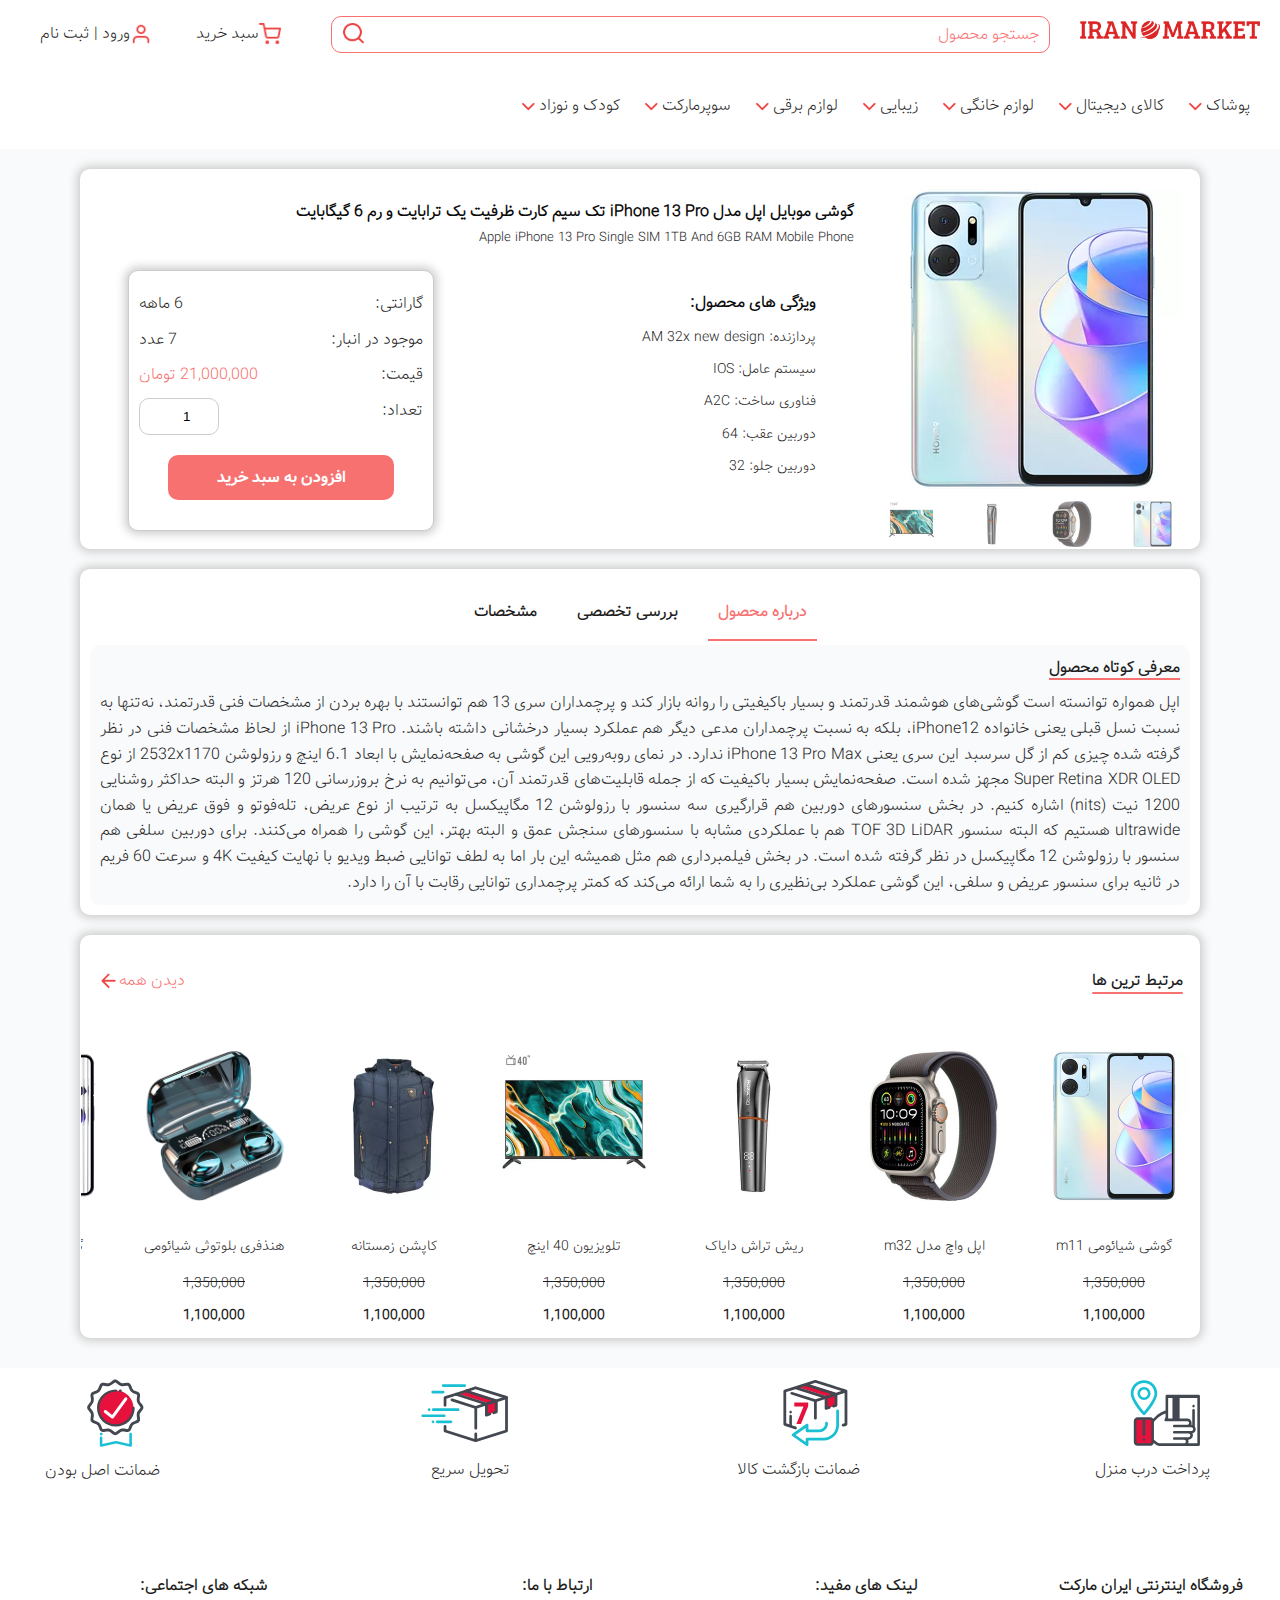
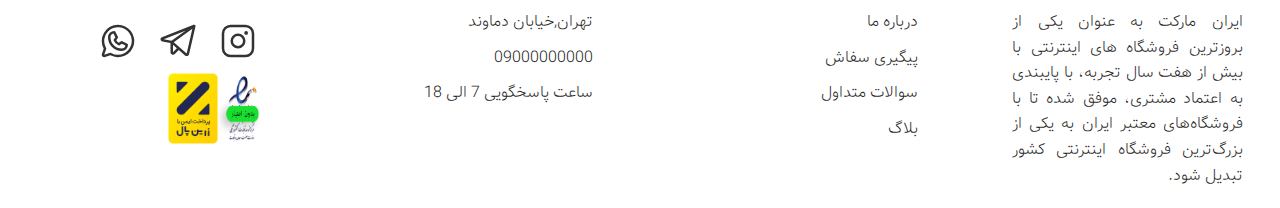
==== commit b0aab3e9: "Added JS code for dynamic shopBasket Minimenu and paying page" ====
--- a/main-product.html
+++ b/main-product.html
@@ -222,26 +222,28 @@
                     <a href="#" class="desktop_nav__button basket"
                         ><img class="logo" src="images/shopping-cart.png" alt="" />سبد
                         خرید
-
+                        <div class="productCount">
+                            <p></p>
+                        </div>
                         <div class="shop-miniMenu shadow">
-                            <div class="shop-miniMenu__item">
-                                <div class="shop-miniMenu__item-information">
-                                    <img src="images/1 (1).jpg" alt="">
-                                    <div class="miniMenu-caption">
-                                        <p>گوشی موبایل
-                                        </p>
-                                        <p class="miniMenu-price">قیمت:7,000,000</p>
-                                    </div>
-                                </div>
-                                <div class="miniMenu-removeItem">
-                                    <p>x</p>
-                                </div>
-                               </div>
-                        </div>
-                    </a>
                     
-                        <a href="#" class="desktop_nav__button"
+                        </div>
+                    </a>
+                    
+                        <a href="#" class="desktop_nav__button register"
                         ><img class="logo" src="images/user.png" alt="" />ورود | ثبت نام
+
+                        <div class="register-miniMenu shadow">
+                            <div class="client-Name">
+                                <img src="images/userNotImage.png" alt="">
+                                <p>میلاد ربیعی</p>
+                            </div>
+                            <hr class="register-miniMenu__hr">
+                            <div class="logout">
+                                <img src="images/exit.png" alt="">
+                                <p>خروج از حساب کاربری</p>
+                            </div>
+                        </div>
                     </a>
                     </div>
 
@@ -877,6 +879,7 @@
 
 
 <script src="https://cdn.jsdelivr.net/npm/swiper@11/swiper-bundle.min.js"></script>
+<script type="module" src="js/app.js"></script>
 <script type="module"  src="js/main-product.js"></script>
 </body>
 </html>--- a/styles/app.css
+++ b/styles/app.css
@@ -430,9 +430,32 @@
 .desktop_nav__button.basket{
     position: relative;
 }
+.desktop_nav__button{
+    padding: 1rem;
+    border-radius: 1rem;
+    transition: all .3s ease-in-out;
+}
+.desktop_nav__button:hover{
+    background-color: var(--main-color);
+}
 .desktop_nav__button.basket:hover .shop-miniMenu{
-    display: block;
+    display: none;
     animation: slideup .3s ease-in;
+}
+.productCount{
+    position: absolute;
+    top: 0;
+    color: var(--main-color);
+    background-color: #f8adad;
+    width: 2.2rem;
+    height: 2.2rem;
+    border-radius: 50%;
+    display: none;
+}
+.productCount p{
+    font-size: 1.4rem;
+    font-weight: bold;
+    color: var(--section-title-color);
 }
 .shop-miniMenu{
     background-color: var(--white);
@@ -465,6 +488,9 @@
 .shop-miniMenu__item-information{
     display: flex;
     align-items: center;
+}
+.miniMenu-caption{
+    margin: .2rem;
 }
 .miniMenu-price{
     font-size: 1.2rem;
@@ -486,6 +512,60 @@
     left: 50%;
     transform: translate(-50%,-50%);
     font-size: 2rem;
+}
+
+
+.desktop_nav__button.register{
+    position: relative;
+}
+.register-miniMenu{
+    background-color: var(--white);
+    border-radius: 0 0 1rem 1rem;
+    position: absolute;
+    left: 0;
+    font-weight: bold;
+    padding: 1rem;
+    display: none;
+    animation: slidedown .3s ease-in;
+    z-index: 100;
+    width: 25rem;
+    font-size: 1.4rem;
+}
+
+.desktop_nav__button.register:hover .register-miniMenu{
+    display: block;
+    animation: slideup .3s ease-in;
+}
+.register-miniMenu img{
+    width: 3rem;
+}
+.register-miniMenu__hr{
+    background-color:var(--main-color) ;
+    width: 100%;
+    height: .3rem;
+    display: block;
+    border: none;
+    border-radius: 1rem;
+}
+.client-Name{
+    display: flex;
+    gap: 1rem;
+    padding: 1rem;
+    align-items: center;
+}
+.client-Name:hover{
+    background-color: #fad0d0;
+    border-radius: 1rem;
+}
+.logout{
+    display: flex;
+    align-items: center;
+    gap :1rem;
+    padding: 1rem;
+}
+.logout:hover{
+    background-color: #fad0d0;
+    border-radius: 1rem;
 }
 .desktop{
     display: flex;
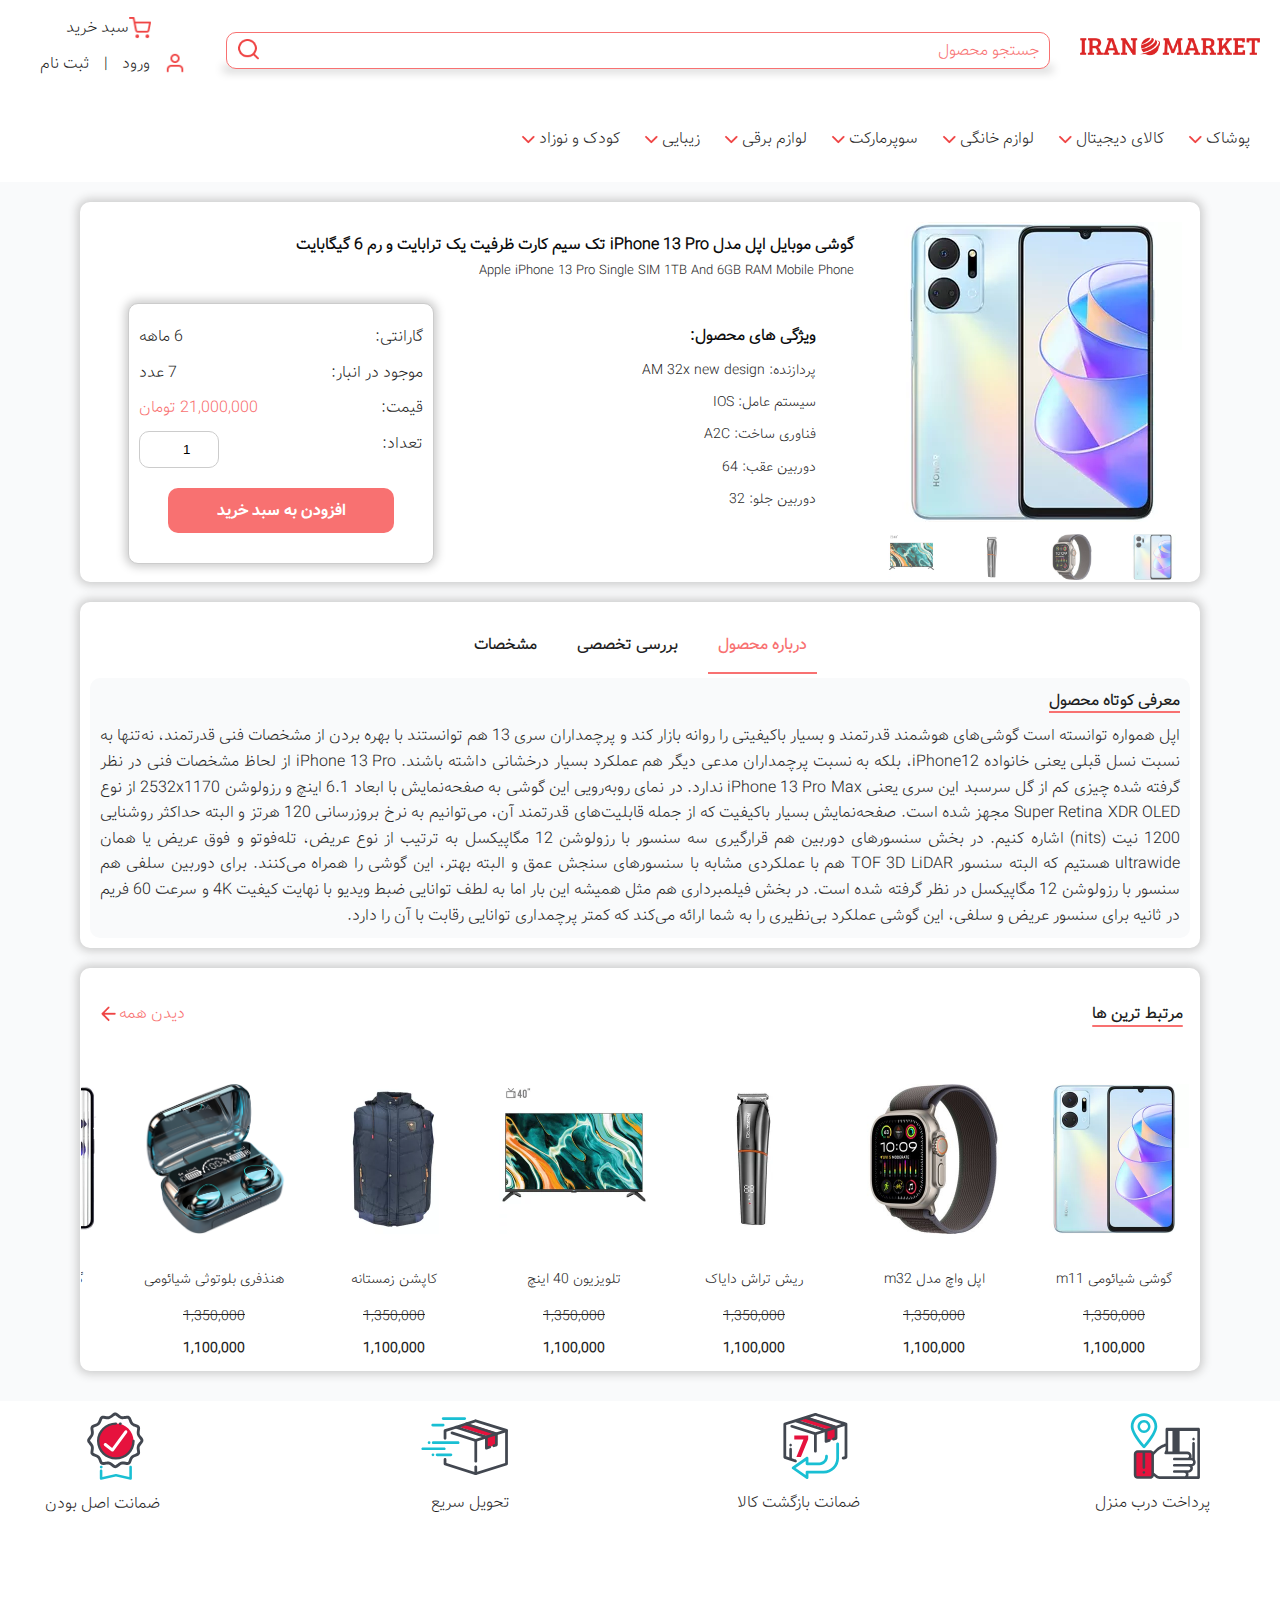
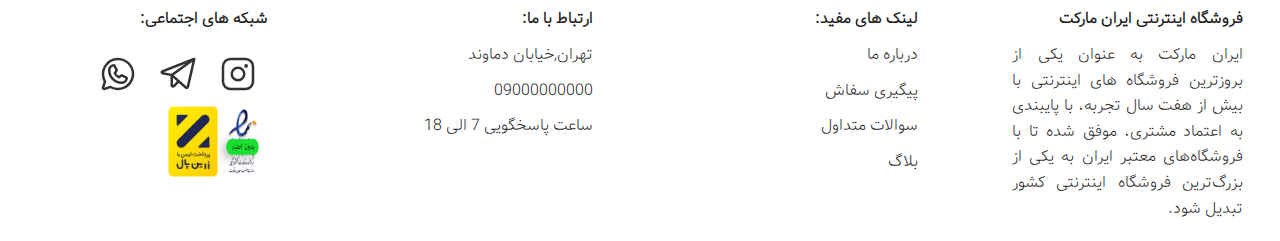
==== commit b285fa23: "Added Register MiniMenu and Js code for it and Added JS code for searching section" ====
--- a/main-product.html
+++ b/main-product.html
@@ -26,7 +26,7 @@
             <div class="mobile_nav__btn">
             <span class="mobile_nav__btn--line"></span>
             </div>
-            <a href="#" class="app_logo">
+            <a href="index.html" class="app_logo">
             <img src="images/logo.png" alt="" class="app_logo__img" />
             </a>
         </div>
@@ -34,17 +34,24 @@
             <form class="mobile_search__form">
             <input type="text" name="" id="" class="mobile_search__input" />
             <img src="images/search.png" alt="" class="mobile_search__logo" />
+
+            <div class="search-results shadow">
+                        
+            </div>
             </form>
         </div>
         <div class="mobile_menu">
             <div class="mobile_menu__buttons">
-            <a href="#" class="mobile_menu__buttons--basket"
+            <a href="pay.html" class="mobile_menu__buttons--basket"
                 ><img class="logo" src="images/shopping-cart.png" alt="" />سبد
                 خرید
             </a>
-            <a href="#" class="mobile_menu__buttons--basket"
-                ><img class="logo" src="images/user.png" alt="" />ورود | ثبت نام
-            </a>
+            <div href="#" class="mobile_menu__buttons--basket"
+                ><img class="logo" src="images/user.png" alt="" />
+                <a href="login.html">ورود</a>
+                        |
+                <a href="register.html">ثبت نام</a>
+            </div>
             </div>
             <hr />
             <ul class="mobile_menu__ul">
@@ -58,9 +65,9 @@
                 />
                 </div>
                 <ul class="mobile_navbar__ul">
-                <li class="mobile_navbar__ul--li"><a href="#">مردانه</a></li>
-                <li class="mobile_navbar__ul--li"><a href="#">زنانه</a></li>
-                <li class="mobile_navbar__ul--li"><a href="#">بچگانه</a></li>
+                <li class="mobile_navbar__ul--li"><a href="products.html">مردانه</a></li>
+                <li class="mobile_navbar__ul--li"><a href="products.html">زنانه</a></li>
+                <li class="mobile_navbar__ul--li"><a href="products.html">بچگانه</a></li>
                 </ul>
             </li>
             <li class="mobile_navbar">
@@ -74,12 +81,12 @@
                 </div>
                 <ul class="mobile_navbar__ul">
                 <li class="mobile_navbar__ul--li">
-                    <a href="#">لپ تاپ و کامپیوتر</a>
-                </li>
-                <li class="mobile_navbar__ul--li"><a href="#">موبایل </a></li>
-                <li class="mobile_navbar__ul--li"><a href="#">تبلت</a></li>
-                <li class="mobile_navbar__ul--li">
-                    <a href="#">وسایل جانبی</a>
+                    <a href="products.html">لپ تاپ و کامپیوتر</a>
+                </li>
+                <li class="mobile_navbar__ul--li"><a href="products.html">موبایل </a></li>
+                <li class="mobile_navbar__ul--li"><a href="products.html">تبلت</a></li>
+                <li class="mobile_navbar__ul--li">
+                    <a href="products.html">وسایل جانبی</a>
                 </li>
                 </ul>
             </li>
@@ -94,19 +101,72 @@
                 </div>
                 <ul class="mobile_navbar__ul">
                 <li class="mobile_navbar__ul--li">
-                    <a href="#">یخچال و فریزر</a>
-                </li>
-                <li class="mobile_navbar__ul--li">
-                    <a href="#">ماشین لباسشویی</a>
-                </li>
-                <li class="mobile_navbar__ul--li">
-                    <a href="#">ماشین ظرفشویی</a>
-                </li>
-                <li class="mobile_navbar__ul--li">
-                    <a href="#">اجاق گاز</a>
-                </li>
-                <li class="mobile_navbar__ul--li">
-                    <a href="#">هود و سینک</a>
+                    <a href="products.html">یخچال و فریزر</a>
+                </li>
+                <li class="mobile_navbar__ul--li">
+                    <a href="products.html">ماشین لباسشویی</a>
+                </li>
+                <li class="mobile_navbar__ul--li">
+                    <a href="products.html">ماشین ظرفشویی</a>
+                </li>
+                <li class="mobile_navbar__ul--li">
+                    <a href="products.html">اجاق گاز</a>
+                </li>
+                <li class="mobile_navbar__ul--li">
+                    <a href="products.html">هود و سینک</a>
+                </li>
+                </ul>
+            </li>
+            <li class="mobile_navbar">
+                <div class="mobile_navbar__box">
+                <span>سوپرمارکت</span>
+                <img
+                    src="images/chevron-down-login.png"
+                    alt=""
+                    class="logo"
+                />
+                </div>
+                <ul class="mobile_navbar__ul">
+                <li class="mobile_navbar__ul--li"><a href="products.html">صبحانه</a></li>
+                <li class="mobile_navbar__ul--li"><a href="products.html">تنقلات</a></li>
+                <li class="mobile_navbar__ul--li"><a href="products.html">خشکبار</a></li>
+                <li class="mobile_navbar__ul--li">
+                    <a href="products.html">حبوبات و کنسرو</a>
+                </li>
+                <li class="mobile_navbar__ul--li">
+                    <a href="products.html">میوه و سبزیجات</a>
+                </li>
+                <li class="mobile_navbar__ul--li">
+                    <a href="products.html">سوسیس و کالباس</a>
+                </li>
+                <li class="mobile_navbar__ul--li"><a href="products.html">گوشت</a></li>
+                <li class="mobile_navbar__ul--li"><a href="products.html">لبنیات</a></li>
+                </ul>
+            </li>
+            
+            <li class="mobile_navbar">
+                <div class="mobile_navbar__box">
+                <span>لوازم برقی</span>
+                <img
+                    src="images/chevron-down-login.png"
+                    alt=""
+                    class="logo"
+                />
+                </div>
+                <ul class="mobile_navbar__ul">
+                <li class="mobile_navbar__ul--li"><a href="products.html">سشوار</a></li>
+                <li class="mobile_navbar__ul--li"><a href="products.html">اتو</a></li>
+                <li class="mobile_navbar__ul--li">
+                    <a href="products.html">ریش تراش</a>
+                </li>
+                <li class="mobile_navbar__ul--li">
+                    <a href="products.html">ساعت دیجیتال</a>
+                </li>
+                <li class="mobile_navbar__ul--li">
+                    <a href="products.html">همزن و آبمیوه گیر</a>
+                </li>
+                <li class="mobile_navbar__ul--li">
+                    <a href="products.html">ترازو دیجیتال و چرخ کن</a>
                 </li>
                 </ul>
             </li>
@@ -121,66 +181,14 @@
                 </div>
                 <ul class="mobile_navbar__ul">
                 <li class="mobile_navbar__ul--li">
-                    <a href="#">لوازم آرایشی</a>
-                </li>
-                <li class="mobile_navbar__ul--li">
-                    <a href="#">عطر و ادکلن</a>
-                </li>
-                <li class="mobile_navbar__ul--li">
-                    <a href="#">لوازم بهداشتی</a>
-                </li>
-                </ul>
-            </li>
-            <li class="mobile_navbar">
-                <div class="mobile_navbar__box">
-                <span>لوازم برقی</span>
-                <img
-                    src="images/chevron-down-login.png"
-                    alt=""
-                    class="logo"
-                />
-                </div>
-                <ul class="mobile_navbar__ul">
-                <li class="mobile_navbar__ul--li"><a href="#">سشوار</a></li>
-                <li class="mobile_navbar__ul--li"><a href="#">اتو</a></li>
-                <li class="mobile_navbar__ul--li">
-                    <a href="#">ریش تراش</a>
-                </li>
-                <li class="mobile_navbar__ul--li">
-                    <a href="#">ساعت دیجیتال</a>
-                </li>
-                <li class="mobile_navbar__ul--li">
-                    <a href="#">همزن و آبمیوه گیر</a>
-                </li>
-                <li class="mobile_navbar__ul--li">
-                    <a href="#">ترازو دیجیتال و چرخ کن</a>
-                </li>
-                </ul>
-            </li>
-            <li class="mobile_navbar">
-                <div class="mobile_navbar__box">
-                <span>سوپرمارکت</span>
-                <img
-                    src="images/chevron-down-login.png"
-                    alt=""
-                    class="logo"
-                />
-                </div>
-                <ul class="mobile_navbar__ul">
-                <li class="mobile_navbar__ul--li"><a href="#">صبحانه</a></li>
-                <li class="mobile_navbar__ul--li"><a href="#">تنقلات</a></li>
-                <li class="mobile_navbar__ul--li"><a href="#">خشکبار</a></li>
-                <li class="mobile_navbar__ul--li">
-                    <a href="#">حبوبات و کنسرو</a>
-                </li>
-                <li class="mobile_navbar__ul--li">
-                    <a href="#">میوه و سبزیجات</a>
-                </li>
-                <li class="mobile_navbar__ul--li">
-                    <a href="#">سوسیس و کالباس</a>
-                </li>
-                <li class="mobile_navbar__ul--li"><a href="#">گوشت</a></li>
-                <li class="mobile_navbar__ul--li"><a href="#">لبنیات</a></li>
+                    <a href="products.html">لوازم آرایشی</a>
+                </li>
+                <li class="mobile_navbar__ul--li">
+                    <a href="products.html">عطر و ادکلن</a>
+                </li>
+                <li class="mobile_navbar__ul--li">
+                    <a href="products.html">لوازم بهداشتی</a>
+                </li>
                 </ul>
             </li>
             <li class="mobile_navbar">
@@ -193,15 +201,15 @@
                 />
                 </div>
                 <ul class="mobile_navbar__ul">
-                <li class="mobile_navbar__ul--li"><a href="#">پوشک</a></li>
-                <li class="mobile_navbar__ul--li">
-                    <a href="#">بهداشت و حمام</a>
-                </li>
-                <li class="mobile_navbar__ul--li">
-                    <a href="#">سرگرمی و غذاخوری</a>
-                </li>
-                <li class="mobile_navbar__ul--li">
-                    <a href="#">کالای خواب</a>
+                <li class="mobile_navbar__ul--li"><a href="products.html">پوشک</a></li>
+                <li class="mobile_navbar__ul--li">
+                    <a href="products.html">بهداشت و حمام</a>
+                </li>
+                <li class="mobile_navbar__ul--li">
+                    <a href="products.html">سرگرمی و غذاخوری</a>
+                </li>
+                <li class="mobile_navbar__ul--li">
+                    <a href="products.html">کالای خواب</a>
                 </li>
                 </ul>
             </li>
@@ -209,17 +217,22 @@
         </div>
         <!-- desktop nav -->
         <div class="desktop_nav">
-            <a href="#" class="app_logo">
+            <a href="index.html" class="app_logo">
                 <img src="images/logo.png" alt="" class="app_logo__img" />
                 </a>
                 <div class="desktop_search">
                     <form class="mobile_search__form">
                     <input type="text" name="" id="" class="mobile_search__input" placeholder="جستجو محصول" />
                     <img src="images/search.png" alt="" class="mobile_search__logo" />
+
+                    <div class="search-results shadow">
+                        
+                    </div>
                     </form>
+                    
                 </div>
                 <div class="desktop_nav__buttons">
-                    <a href="#" class="desktop_nav__button basket"
+                    <a href="pay.html" class="desktop_nav__button basket"
                         ><img class="logo" src="images/shopping-cart.png" alt="" />سبد
                         خرید
                         <div class="productCount">
@@ -230,21 +243,15 @@
                         </div>
                     </a>
                     
-                        <a href="#" class="desktop_nav__button register"
-                        ><img class="logo" src="images/user.png" alt="" />ورود | ثبت نام
-
+                        <div class="desktop_nav__button register">
+                            <img class="logo" src="images/user.png" alt="" />
+                        <a href="login.html">ورود</a>
+                        |
+                        <a href="register.html">ثبت نام</a>
                         <div class="register-miniMenu shadow">
-                            <div class="client-Name">
-                                <img src="images/userNotImage.png" alt="">
-                                <p>میلاد ربیعی</p>
-                            </div>
-                            <hr class="register-miniMenu__hr">
-                            <div class="logout">
-                                <img src="images/exit.png" alt="">
-                                <p>خروج از حساب کاربری</p>
-                            </div>
-                        </div>
-                    </a>
+                        
+                        </div>
+                    </div>
                     </div>
 
                     
@@ -260,9 +267,9 @@
                 />
                 </div>
                 <ul class="mobile_navbar__ul">
-                <li class="mobile_navbar__ul--li"><a href="#">مردانه</a></li>
-                <li class="mobile_navbar__ul--li"><a href="#">زنانه</a></li>
-                <li class="mobile_navbar__ul--li"><a href="#">بچگانه</a></li>
+                <li class="mobile_navbar__ul--li"><a href="products.html">مردانه</a></li>
+                <li class="mobile_navbar__ul--li"><a href="products.html">زنانه</a></li>
+                <li class="mobile_navbar__ul--li"><a href="products.html">بچگانه</a></li>
                 </ul>
             </li>
             <li class="mobile_navbar">
@@ -276,12 +283,12 @@
                 </div>
                 <ul class="mobile_navbar__ul">
                 <li class="mobile_navbar__ul--li">
-                    <a href="#">لپ تاپ و کامپیوتر</a>
-                </li>
-                <li class="mobile_navbar__ul--li"><a href="#">موبایل </a></li>
-                <li class="mobile_navbar__ul--li"><a href="#">تبلت</a></li>
-                <li class="mobile_navbar__ul--li">
-                    <a href="#">وسایل جانبی</a>
+                    <a href="products.html">لپ تاپ و کامپیوتر</a>
+                </li>
+                <li class="mobile_navbar__ul--li"><a href="products.html">موبایل </a></li>
+                <li class="mobile_navbar__ul--li"><a href="products.html">تبلت</a></li>
+                <li class="mobile_navbar__ul--li">
+                    <a href="products.html">وسایل جانبی</a>
                 </li>
                 </ul>
             </li>
@@ -296,19 +303,71 @@
                 </div>
                 <ul class="mobile_navbar__ul">
                 <li class="mobile_navbar__ul--li">
-                    <a href="#">یخچال و فریزر</a>
-                </li>
-                <li class="mobile_navbar__ul--li">
-                    <a href="#">ماشین لباسشویی</a>
-                </li>
-                <li class="mobile_navbar__ul--li">
-                    <a href="#">ماشین ظرفشویی</a>
-                </li>
-                <li class="mobile_navbar__ul--li">
-                    <a href="#">اجاق گاز</a>
-                </li>
-                <li class="mobile_navbar__ul--li">
-                    <a href="#">هود و سینک</a>
+                    <a href="products.html">یخچال و فریزر</a>
+                </li>
+                <li class="mobile_navbar__ul--li">
+                    <a href="products.html">ماشین لباسشویی</a>
+                </li>
+                <li class="mobile_navbar__ul--li">
+                    <a href="products.html">ماشین ظرفشویی</a>
+                </li>
+                <li class="mobile_navbar__ul--li">
+                    <a href="products.html">اجاق گاز</a>
+                </li>
+                <li class="mobile_navbar__ul--li">
+                    <a href="products.html">هود و سینک</a>
+                </li>
+                </ul>
+            </li>
+            <li class="mobile_navbar">
+                <div class="mobile_navbar__box">
+                <span>سوپرمارکت</span>
+                <img
+                    src="images/chevron-down-login.png"
+                    alt=""
+                    class="logo"
+                />
+                </div>
+                <ul class="mobile_navbar__ul">
+                <li class="mobile_navbar__ul--li"><a href="products.html">صبحانه</a></li>
+                <li class="mobile_navbar__ul--li"><a href="products.html">تنقلات</a></li>
+                <li class="mobile_navbar__ul--li"><a href="products.html">خشکبار</a></li>
+                <li class="mobile_navbar__ul--li">
+                    <a href="products.html">حبوبات و کنسرو</a>
+                </li>
+                <li class="mobile_navbar__ul--li">
+                    <a href="products.html">میوه و سبزیجات</a>
+                </li>
+                <li class="mobile_navbar__ul--li">
+                    <a href="products.html">سوسیس و کالباس</a>
+                </li>
+                <li class="mobile_navbar__ul--li"><a href="products.html">گوشت</a></li>
+                <li class="mobile_navbar__ul--li"><a href="products.html">لبنیات</a></li>
+                </ul>
+            </li>
+            <li class="mobile_navbar">
+                <div class="mobile_navbar__box">
+                <span>لوازم برقی</span>
+                <img
+                    src="images/chevron-down-login.png"
+                    alt=""
+                    class="logo"
+                />
+                </div>
+                <ul class="mobile_navbar__ul">
+                <li class="mobile_navbar__ul--li"><a href="products.html">سشوار</a></li>
+                <li class="mobile_navbar__ul--li"><a href="products.html">اتو</a></li>
+                <li class="mobile_navbar__ul--li">
+                    <a href="products.html">ریش تراش</a>
+                </li>
+                <li class="mobile_navbar__ul--li">
+                    <a href="products.html">ساعت دیجیتال</a>
+                </li>
+                <li class="mobile_navbar__ul--li">
+                    <a href="products.html">همزن و آبمیوه گیر</a>
+                </li>
+                <li class="mobile_navbar__ul--li">
+                    <a href="products.html">ترازو دیجیتال و چرخ کن</a>
                 </li>
                 </ul>
             </li>
@@ -323,68 +382,17 @@
                 </div>
                 <ul class="mobile_navbar__ul">
                 <li class="mobile_navbar__ul--li">
-                    <a href="#">لوازم آرایشی</a>
-                </li>
-                <li class="mobile_navbar__ul--li">
-                    <a href="#">عطر و ادکلن</a>
-                </li>
-                <li class="mobile_navbar__ul--li">
-                    <a href="#">لوازم بهداشتی</a>
-                </li>
-                </ul>
-            </li>
-            <li class="mobile_navbar">
-                <div class="mobile_navbar__box">
-                <span>لوازم برقی</span>
-                <img
-                    src="images/chevron-down-login.png"
-                    alt=""
-                    class="logo"
-                />
-                </div>
-                <ul class="mobile_navbar__ul">
-                <li class="mobile_navbar__ul--li"><a href="#">سشوار</a></li>
-                <li class="mobile_navbar__ul--li"><a href="#">اتو</a></li>
-                <li class="mobile_navbar__ul--li">
-                    <a href="#">ریش تراش</a>
-                </li>
-                <li class="mobile_navbar__ul--li">
-                    <a href="#">ساعت دیجیتال</a>
-                </li>
-                <li class="mobile_navbar__ul--li">
-                    <a href="#">همزن و آبمیوه گیر</a>
-                </li>
-                <li class="mobile_navbar__ul--li">
-                    <a href="#">ترازو دیجیتال و چرخ کن</a>
-                </li>
-                </ul>
-            </li>
-            <li class="mobile_navbar">
-                <div class="mobile_navbar__box">
-                <span>سوپرمارکت</span>
-                <img
-                    src="images/chevron-down-login.png"
-                    alt=""
-                    class="logo"
-                />
-                </div>
-                <ul class="mobile_navbar__ul">
-                <li class="mobile_navbar__ul--li"><a href="#">صبحانه</a></li>
-                <li class="mobile_navbar__ul--li"><a href="#">تنقلات</a></li>
-                <li class="mobile_navbar__ul--li"><a href="#">خشکبار</a></li>
-                <li class="mobile_navbar__ul--li">
-                    <a href="#">حبوبات و کنسرو</a>
-                </li>
-                <li class="mobile_navbar__ul--li">
-                    <a href="#">میوه و سبزیجات</a>
-                </li>
-                <li class="mobile_navbar__ul--li">
-                    <a href="#">سوسیس و کالباس</a>
-                </li>
-                <li class="mobile_navbar__ul--li"><a href="#">گوشت</a></li>
-                <li class="mobile_navbar__ul--li"><a href="#">لبنیات</a></li>
-                </ul>
-            </li>
+                    <a href="products.html">لوازم آرایشی</a>
+                </li>
+                <li class="mobile_navbar__ul--li">
+                    <a href="products.html">عطر و ادکلن</a>
+                </li>
+                <li class="mobile_navbar__ul--li">
+                    <a href="products.html">لوازم بهداشتی</a>
+                </li>
+                </ul>
+            </li>
+            
             <li class="mobile_navbar">
                 <div class="mobile_navbar__box">
                 <span>کودک و نوزاد</span>
@@ -395,15 +403,15 @@
                 />
                 </div>
                 <ul class="mobile_navbar__ul">
-                <li class="mobile_navbar__ul--li"><a href="#">پوشک</a></li>
-                <li class="mobile_navbar__ul--li">
-                    <a href="#">بهداشت و حمام</a>
-                </li>
-                <li class="mobile_navbar__ul--li">
-                    <a href="#">سرگرمی و غذاخوری</a>
-                </li>
-                <li class="mobile_navbar__ul--li">
-                    <a href="#">کالای خواب</a>
+                <li class="mobile_navbar__ul--li"><a href="products.html">پوشک</a></li>
+                <li class="mobile_navbar__ul--li">
+                    <a href="products.html">بهداشت و حمام</a>
+                </li>
+                <li class="mobile_navbar__ul--li">
+                    <a href="products.html">سرگرمی و غذاخوری</a>
+                </li>
+                <li class="mobile_navbar__ul--li">
+                    <a href="products.html">کالای خواب</a>
                 </li>
                 </ul>
             </li>
